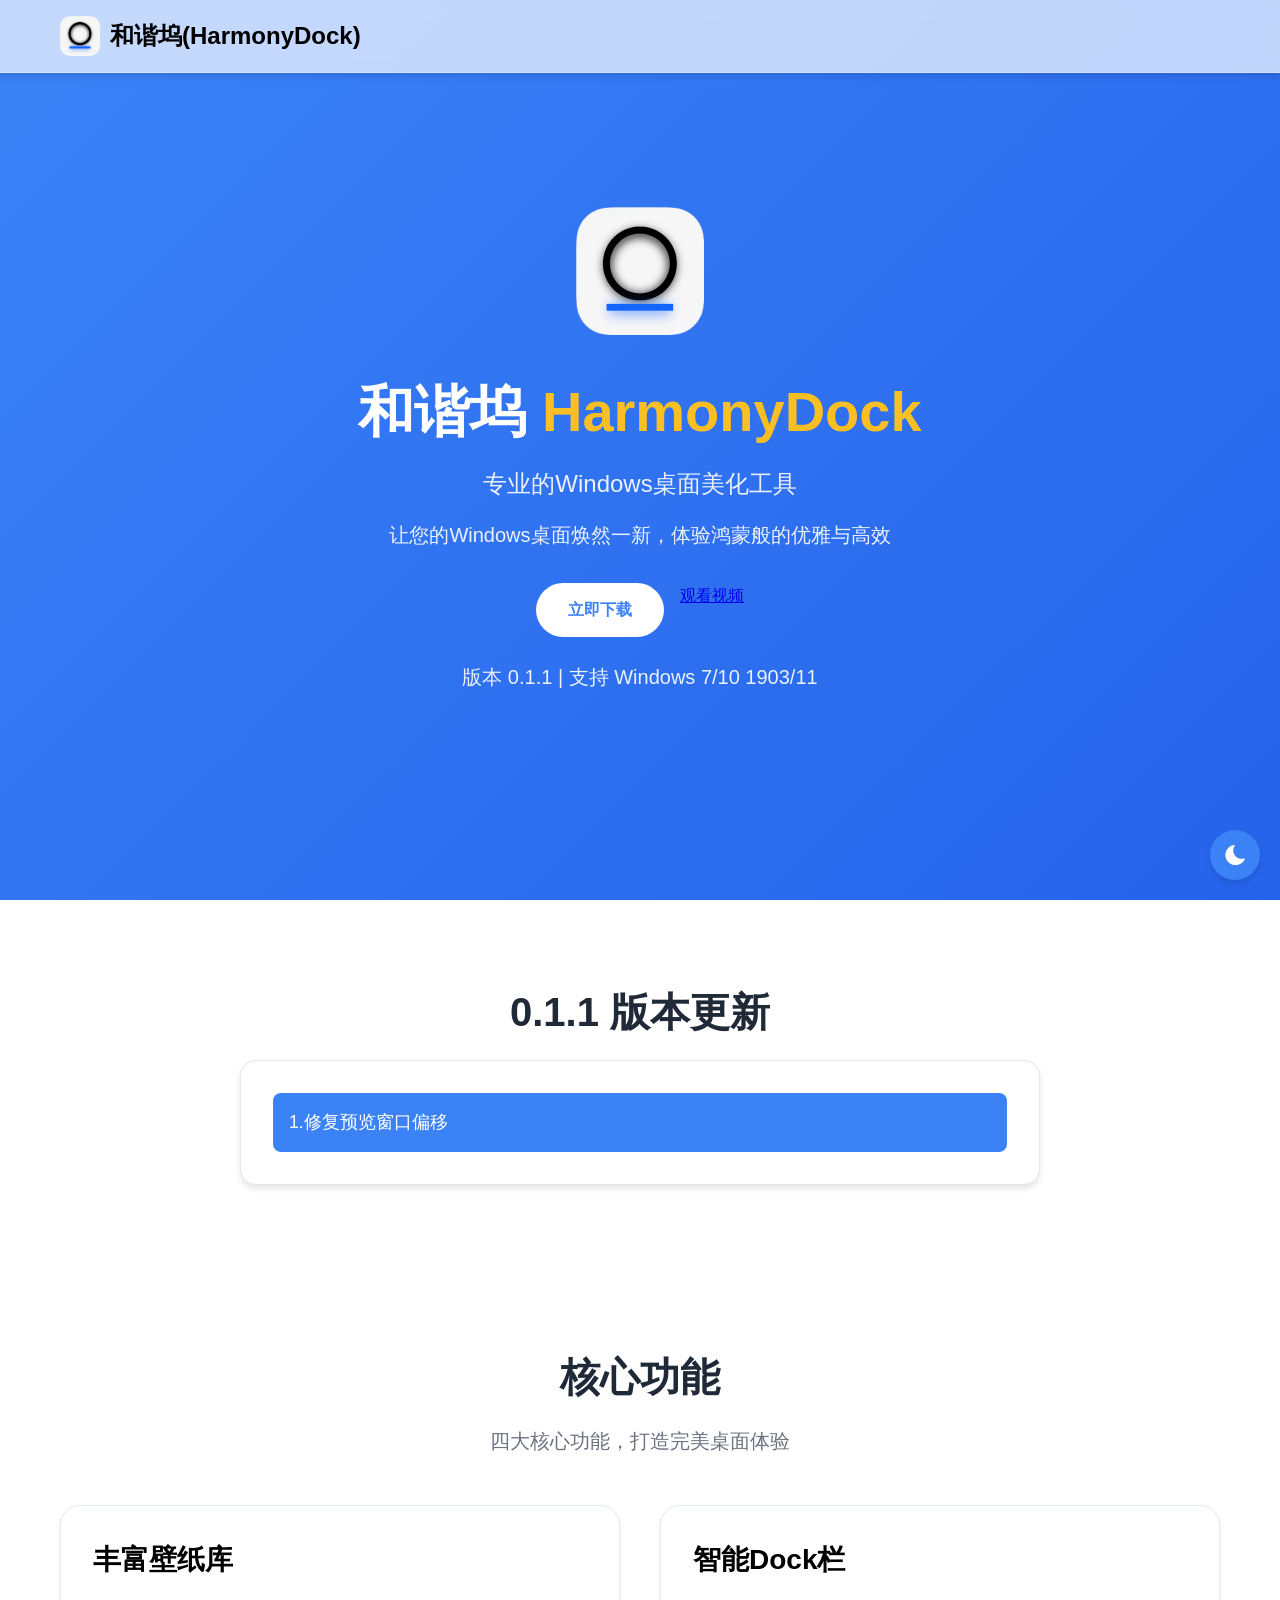
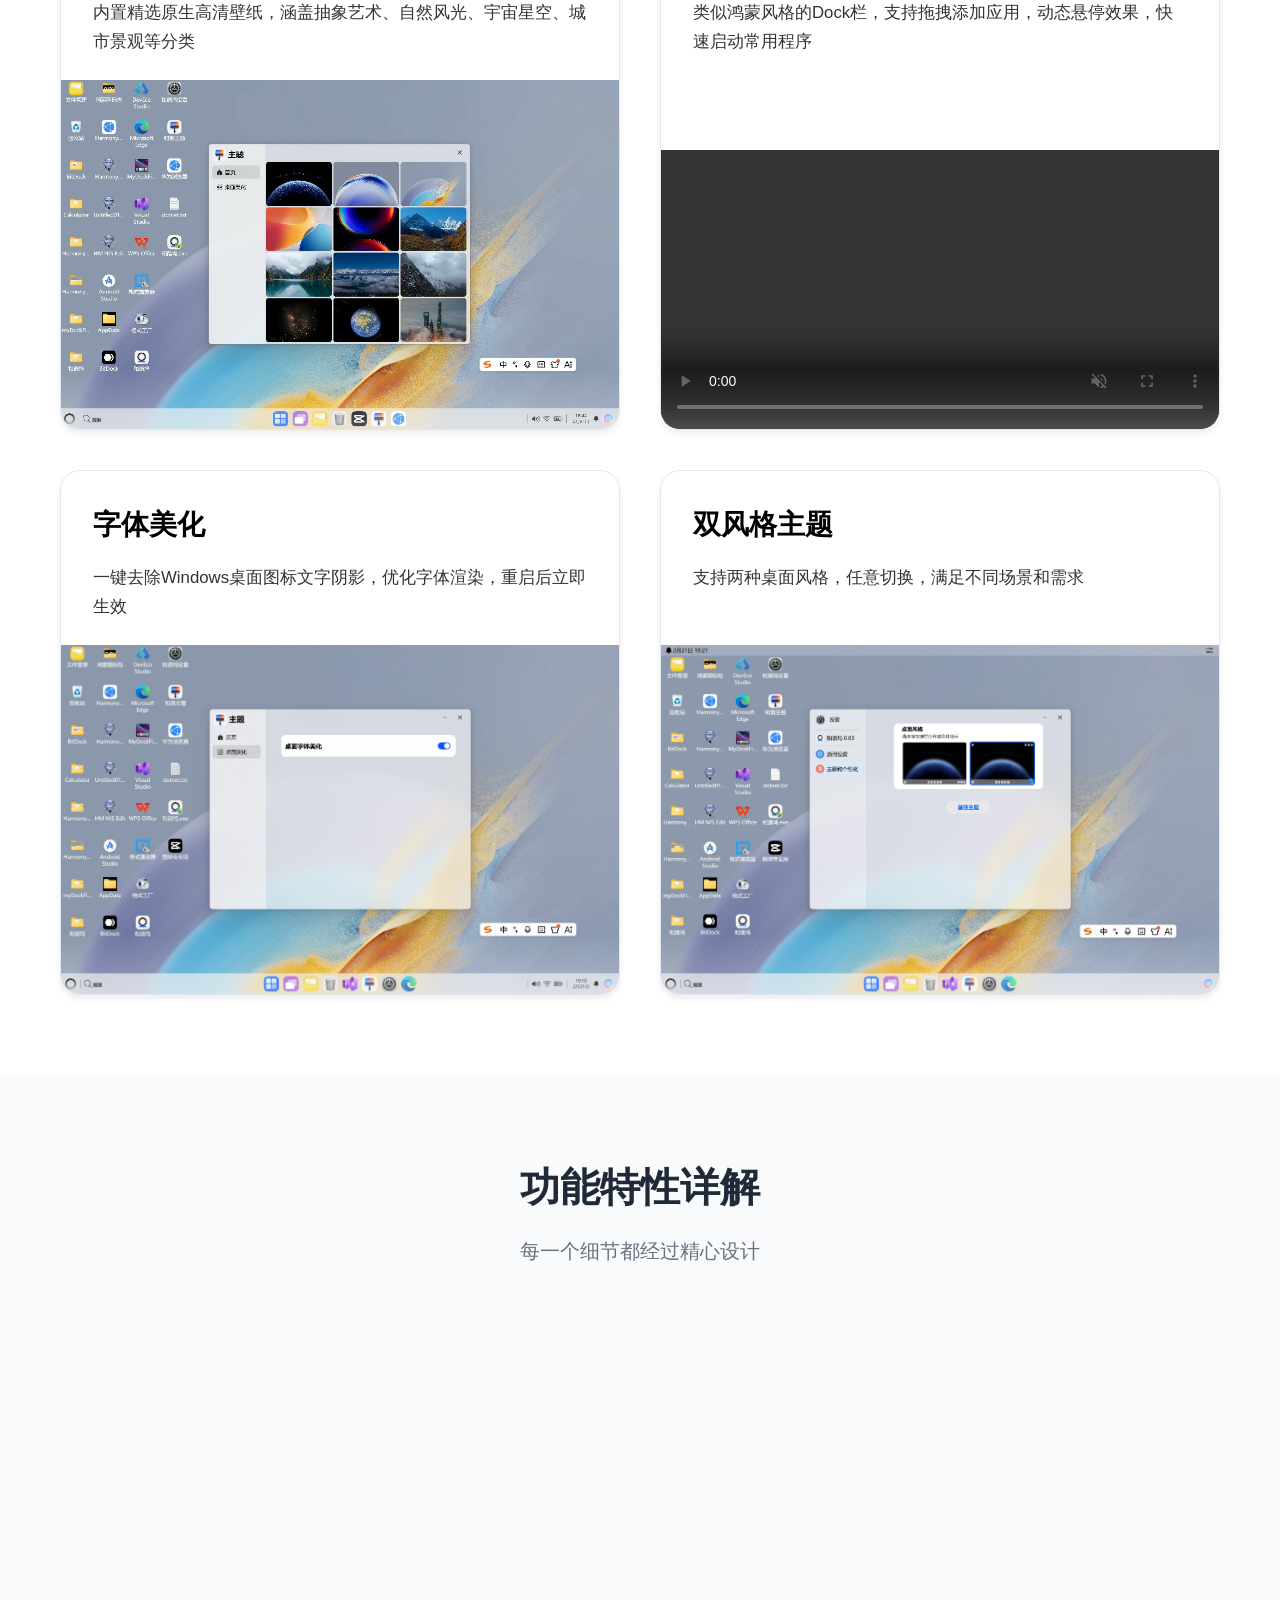
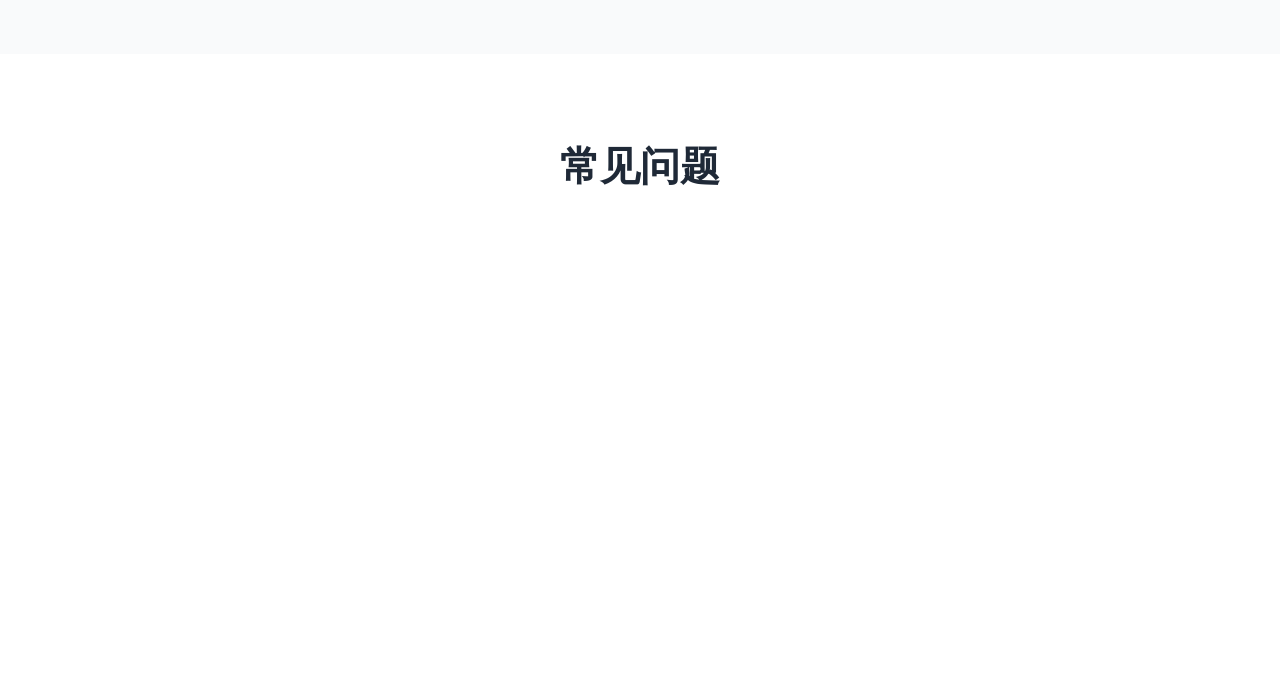
==== index.html @ 73be5906 "Update index.html" ====
<!--0.1.1-->
<!DOCTYPE html>
<html lang="zh-CN">
<script>
var _hmt = _hmt || [];
(function() {
  var hm = document.createElement("script");
  hm.src = "https://hm.baidu.com/hm.js?b7a203d08d34816ac7bce86832a13af5";
  var s = document.getElementsByTagName("script")[0]; 
  s.parentNode.insertBefore(hm, s);
})();
</script>
<head>
    <meta charset="UTF-8">
    <meta name="viewport" content="width=device-width, initial-scale=1.0">
    <title>和谐坞官网</title>
    <link rel="icon" href="dock.ico" type="image/x-icon">
    <link rel="stylesheet" href="styles.css">
</head>
<body>
    <!-- 导航栏 -->
    <nav class="navbar" id="navbar">
        <div class="container">
            <div class="logo">
                <img src="dock.ico" alt="和谐坞" class="logo-image">
                <span class="logo-text">和谐坞(HarmonyDock)</span>
            </div>
            <div class="hamburger" id="hamburger">

    </nav>

    <!-- 首页横幅 -->
    <section class="hero" id="home">
        <div class="container">
            <div class="hero-content">
                <img src="dock.ico" alt="和谐坞图标" class="hero-icon">
                <h1>和谐坞 <span class="highlight">HarmonyDock</span></h1>
                <p class="hero-subtitle">专业的Windows桌面美化工具</p>
                <p>让您的Windows桌面焕然一新，体验鸿蒙般的优雅与高效</p>
                <div class="hero-buttons">
                    <a href="https://share.feijipan.com/s/eW1Vp8AV" class="btn btn-primary">立即下载</a>
                    <a href="https://www.bilibili.com/video/BV1CrNg6SEHV/?share_source=copy_web&vd_source=3eca3c25449e4fe28323f1f6dd6b2895">观看视频</a>
                </div>
                <p class="hero-meta">版本 0.1.1 | 支持 Windows 7/10 1903/11</p>
            </div>
        </div>
    </section>

    <!-- 版本更新 -->
    <section class="section" id="whats-new">
        <div class="container">
            <h2 class="section-title">0.1.1 版本更新</h2>
            <div class="update-content">
                <p>1.修复预览窗口偏移</p>
            </div>
        </div>
    </section>

    <!-- 核心功能 -->
    <section class="section" id="overview">
        <div class="container">
            <h2 class="section-title">核心功能</h2>
            <p class="section-subtitle">四大核心功能，打造完美桌面体验</p>
            <div class="overview-grid">
                <div class="overview-card">

                    <h3>丰富壁纸库</h3>
                    <p>内置精选原生高清壁纸，涵盖抽象艺术、自然风光、宇宙星空、城市景观等分类</p>
                    <div class="overview-media">
                        <img src="d2.jpg" alt="丰富壁纸库"/>
                    </div>
                </div>
                <div class="overview-card">

                    <h3>智能Dock栏</h3>
                    <p>类似鸿蒙风格的Dock栏，支持拖拽添加应用，动态悬停效果，快速启动常用程序</p>
                    <div class="overview-media">
                        <video controls autoplay loop muted>
                            <source src="dock.mp4" type="video/mp4">
                            您的浏览器不支持视频播放。
                        </video>
                    </div>
                </div>
                <div class="overview-card">

                    <h3>字体美化</h3>
                    <p>一键去除Windows桌面图标文字阴影，优化字体渲染，重启后立即生效</p>
                    <div class="overview-media">
                        <img src="d5.jpg" alt="字体美化"/>
                    </div>
                </div>
                <div class="overview-card">

                    <h3>双风格主题</h3>
                    <p>支持两种桌面风格，任意切换，满足不同场景和需求</p>
                    <div class="overview-media">
                        <img src="d7.jpg" alt="双风格主题"/>
                    </div>
                </div>
            </div>
        </div>
    </section>

    <!-- 详细功能特性 -->
    <section class="section section-alt" id="features">
        <div class="container">
            <h2 class="section-title">功能特性详解</h2>
            <p class="section-subtitle">每一个细节都经过精心设计</p>
            <div class="features-grid">
                <div class="feature-card">
                    <div class="feature-icon">
                        <img src="color.svg" alt="视觉设计"/>
                    </div>
                    <h3>视觉设计</h3>
                    <p>统一的视觉语言，色彩搭配和谐，圆角矩形设计，现代化界面风格</p>
                </div>
                <div class="feature-card">
                    <div class="feature-icon">
                        <img src="save.svg" alt="安全可靠"/>
                    </div>
                    <h3>安全可靠</h3>
                    <p>无恶意代码，不修改系统核心文件，数据本地处理，保护用户隐私</p>
                </div>
                <div class="feature-card">
                    <div class="feature-icon">
                        <img src="easy.svg" alt="易于使用"/>
                    </div>
                    <h3>易于使用</h3>
                    <p>简洁直观的操作界面，所有功能一键操作，无需复杂设置</p>
                </div>
                <div class="feature-card">
                    <div class="feature-icon">
                        <img src="drag.svg" alt="拖拽操作"/>
                    </div>
                    <h3>拖拽操作</h3>
                    <p>支持应用/快捷方式拖放进Dock栏，操作简单直观</p>
                </div>
            </div>
        </div>
    </section>


    <!-- 常见问题 -->
    <section class="section" id="faq">
        <div class="container">
            <h2 class="section-title">常见问题</h2>
            <div class="faq-grid">
                <div class="faq-item">
                    <h3>和谐坞是免费软件吗？</h3>
                    <p>是的，和谐坞完全免费，您可以无限制地使用所有功能。</p>
                </div>
                <div class="faq-item">
                    <h3>支持哪些Windows版本？</h3>
                    <p>和谐坞支持 Windows7/10 1903及以上/11。</p>
                </div>
                <div class="faq-item">
                    <h3>如何卸载和谐坞？</h3>
                    <p>可以通过控制面板的程序和功能进行卸载。</p>
                </div>
            </div>
        </div>
    </section>

    <script src="script.js"></script>
</body>
</html>
---- styles.css ----
/* 全局样式 */
* {
    margin: 0;
    padding: 0;
    box-sizing: border-box;
}

:root {
    --primary-color: #3b82f6;
    --primary-dark: #2563eb;
    --secondary-color: #10b981;
    --text-color: #1f2937;
    --text-light: #6b7280;
    --bg-light: #f9fafb;
    --bg-white: #ffffff;
    --border-color: #e5e7eb;
    --shadow: 0 4px 6px rgba(0, 0, 0, 0.1);
    --shadow-lg: 0 10px 25px rgba(0, 0, 0, 0.15);
}

body {
    font-family: "HarmonyOS Sans SC", -apple-system, BlinkMacSystemFont, "Microsoft YaHei", "Segoe UI", "PingFang SC", "Helvetica Neue", Arial, sans-serif;
    line-height: 1.6;
    color: var(--text-color);
    background-color: var(--bg-white);
}

.container {
    max-width: 1200px;
    margin: 0 auto;
    padding: 0 20px;
}

/* 导航栏样式 */
.navbar {
    background: rgba(255, 255, 255, 0.7);
    backdrop-filter: blur(10px);
    -webkit-backdrop-filter: blur(10px);
    border-bottom: 1px solid rgba(255, 255, 255, 0.3);
    box-shadow: var(--shadow);
    position: fixed;
    top: 0;
    width: 100%;
    z-index: 1000;
    transition: all 0.3s ease;
}

.navbar.scrolled {
    box-shadow: var(--shadow-lg);
}

.navbar .container {
    display: flex;
    justify-content: space-between;
    align-items: center;
    padding: 1rem 20px;
}

.logo {
    display: flex;
    align-items: center;
    gap: 10px;
}

.logo-image {
    height: 40px;
    width: auto;
    display: block;
}

.logo-text {
    font-size: 1.5rem;
    font-weight: bold;
    color: #000000;
}



/* 首页横幅样式 */
.hero {
    background: linear-gradient(135deg, var(--primary-color) 0%, var(--primary-dark) 100%);
    color: white;
    padding: 0;
    text-align: center;
    position: relative;
    overflow: hidden;
    min-height: 100vh;
    display: flex;
    align-items: center;
    justify-content: center;
}



.hero-content h1 {
    font-size: 3.5rem;
    margin-bottom: 0.5rem;
    animation: fadeInUp 0.8s ease;
    position: relative;
    z-index: 1;
}

.hero-content .highlight {
    color: #fbbf24;
    font-weight: 700;
}

.hero-content .hero-subtitle {
    font-size: 1.5rem;
    margin-bottom: 1rem;
    animation: fadeInUp 0.8s ease 0.1s backwards;
    position: relative;
    z-index: 1;
}

.hero-content p {
    font-size: 1.25rem;
    margin-bottom: 2rem;
    opacity: 0.9;
    animation: fadeInUp 0.8s ease 0.2s backwards;
    position: relative;
    z-index: 1;
}

.hero-buttons {
    display: flex;
    gap: 1rem;
    justify-content: center;
    animation: fadeInUp 0.8s ease 0.4s backwards;
    position: relative;
    z-index: 1;
}

.hero-meta {
    margin-top: 1.5rem;
    font-size: 0.9rem;
    opacity: 0.85;
    animation: fadeInUp 0.8s ease 0.5s backwards;
    position: relative;
    z-index: 1;
}

.hero-icon {
    display: block;
    margin: 2rem auto;
    width: 128px;
    height: 128px;
    animation: fadeInUp 0.8s ease 0.3s backwards;
    position: relative;
    z-index: 1;
}

.hero-stats {
    display: flex;
    justify-content: center;
    gap: 3rem;
    margin-top: 3rem;
    animation: fadeInUp 0.8s ease 0.6s backwards;
    position: relative;
    z-index: 1;
}

.stat-item {
    text-align: center;
}

.stat-number {
    font-size: 2.5rem;
    font-weight: bold;
    color: #fbbf24;
    margin-bottom: 0.5rem;
}

.stat-label {
    font-size: 1rem;
    opacity: 0.9;
}

/* 按钮样式 */
.btn {
    display: inline-block;
    padding: 12px 30px;
    border-radius: 50px;
    text-decoration: none;
    font-weight: 600;
    transition: all 0.3s ease;
    border: 2px solid transparent;
}

.btn-primary {
    background: white;
    color: var(--primary-color);
}

.btn-primary:hover {
    background: var(--bg-light);
    transform: translateY(-2px);
    box-shadow: var(--shadow-lg);
}

.btn-secondary {
    background: transparent;
    color: white;
    border: 2px solid white;
}

.btn-secondary:hover {
    background: white;
    color: var(--primary-color);
}

.btn-outline {
    background: transparent;
    color: var(--primary-color);
    border: 2px solid var(--primary-color);
}

.btn-outline:hover {
    background: var(--primary-color);
    color: white;
    transform: translateY(-2px);
}

/* 区块样式 */
.section {
    padding: 80px 0;
}

.section-alt {
    background: var(--bg-light);
}

.section-title {
    text-align: center;
    font-size: 2.5rem;
    margin-bottom: 1rem;
    color: var(--text-color);
}

.section-subtitle {
    text-align: center;
    font-size: 1.25rem;
    color: var(--text-light);
    margin-bottom: 3rem;
}

/* 版本更新样式 */
#whats-new {
    padding: 80px 0;
}

.update-content {
    max-width: 800px;
    margin: 0 auto;
    background: var(--bg-white);
    border-radius: 16px;
    padding: 2rem;
    box-shadow: var(--shadow);
    border: 1px solid var(--border-color);
}

.update-content p {
    font-size: 1.1rem;
    color: white;
    line-height: 2;
    margin-bottom: 0.5rem;
    padding: 0.75rem 1rem;
    background: var(--primary-color);
    border-radius: 8px;
    text-align: left;
    transition: all 0.3s ease;
}

.update-content p:hover {
    transform: translateY(-5px);
    box-shadow: var(--shadow-lg);
}

.update-content p:last-child {
    margin-bottom: 0;
}

/* 关于我们样式 */
.about-content {
    display: grid;
    grid-template-columns: 1fr 1fr;
    gap: 4rem;
    align-items: center;
}

.about-text h3 {
    font-size: 2rem;
    margin-bottom: 1rem;
    color: var(--text-color);
}

.about-text p {
    margin-bottom: 1rem;
    color: var(--text-light);
    line-height: 1.8;
}

.placeholder-image {
    background: linear-gradient(135deg, var(--bg-light) 0%, var(--border-color) 100%);
    height: 300px;
    display: flex;
    align-items: center;
    justify-content: center;
    border-radius: 10px;
    font-size: 1.5rem;
    color: var(--text-light);
}

/* 功能特性样式 */
.features-grid {
    display: grid;
    grid-template-columns: repeat(4, 1fr);
    gap: 2rem;
}

@media (max-width: 1200px) {
    .features-grid {
        grid-template-columns: repeat(2, 1fr);
    }
}

@media (max-width: 768px) {
    .features-grid {
        grid-template-columns: 1fr;
    }
}

.feature-card {
    background: var(--bg-white);
    padding: 2rem;
    border-radius: 10px;
    box-shadow: var(--shadow);
    transition: all 0.3s ease;
    text-align: center;
}

.feature-card:hover {
    transform: translateY(-5px);
    box-shadow: var(--shadow-lg);
}

.feature-icon {
    font-size: 3rem;
    margin-bottom: 1rem;
    display: flex;
    justify-content: center;
    align-items: center;
}

.feature-icon img {
    width: 48px;
    height: 48px;
}

.feature-card h3 {
    font-size: 1.5rem;
    margin-bottom: 1rem;
    color: var(--text-color);
}

.feature-card p {
    color: var(--text-light);
    line-height: 1.6;
}

/* 核心功能概览样式 */
.overview-grid {
    display: grid;
    grid-template-columns: repeat(2, 1fr);
    gap: 2.5rem;
    align-items: stretch;
}

@media (max-width: 900px) {
    .overview-grid {
        grid-template-columns: 1fr;
    }
}

.overview-card {
    background: #FFFFFF;
    padding: 0;
    border-radius: 20px;
    box-shadow: 0 4px 6px rgba(0, 0, 0, 0.07);
    border: 1px solid #E2E8F0;
    transition: all 0.3s ease;
    overflow: hidden;
    display: flex;
    flex-direction: column;
}

.overview-card:hover {
    transform: translateY(-8px);
    box-shadow: 0 20px 25px rgba(0, 0, 0, 0.1);
    border-color: #0052FF;
}

.overview-card h3 {
    font-size: 1.75rem;
    margin-bottom: 1rem;
    color: #000000;
    font-weight: 700;
    padding: 2rem 2rem 0;
    font-family: "Plus Jakarta Sans", -apple-system, BlinkMacSystemFont, "Microsoft YaHei UI", sans-serif;
}

.overview-icon {
    display: flex;
    justify-content: center;
    align-items: center;
    padding: 2rem 2rem 0;
}

.overview-icon img {
    width: 60px;
    height: 60px;
    object-fit: contain;
}

#supported-apps .overview-card h3 {
    text-align: center;
}

#supported-apps .overview-grid {
    grid-template-columns: repeat(3, 1fr);
}

@media (max-width: 900px) {
    #supported-apps .overview-grid {
        grid-template-columns: 1fr;
    }
}

.overview-card p {
    color: #333333;
    line-height: 1.7;
    font-size: 1.05rem;
    padding: 0 2rem 1.5rem;
}

.overview-media {
    margin-top: 0;
    border-radius: 0;
    overflow: hidden;
    position: relative;
    flex: 1;
    display: flex;
    align-items: flex-end;
    justify-content: center;
}

.overview-media::after {
    content: '';
    position: absolute;
    bottom: 0;
    left: 0;
    right: 0;
    height: 60px;
    background: linear-gradient(to top, rgba(255, 255, 255, 0.3), transparent);
    pointer-events: none;
}

.overview-media img,
.overview-media video {
    width: 100%;
    height: auto;
    display: block;
    object-fit: contain;

}


/* 截图展示样式 */
.screenshots-grid {
    display: grid;
    grid-template-columns: repeat(auto-fit, minmax(250px, 1fr));
    gap: 2rem;
}

.screenshot-card {
    background: var(--bg-white);
    border-radius: 10px;
    overflow: hidden;
    box-shadow: var(--shadow);
    transition: all 0.3s ease;
}

.screenshot-card:hover {
    transform: translateY(-5px);
    box-shadow: var(--shadow-lg);
}

.screenshot-image {
    background: linear-gradient(135deg, var(--bg-light) 0%, var(--border-color) 100%);
    display: flex;
    align-items: center;
    justify-content: center;
}

.screenshot-image img {
    width: 100%;
    height: auto;
    display: block;
}

.screenshot-video {
    width: 100%;
    height: 200px;
    object-fit: cover;
    display: block;
}

.screenshot-placeholder {
    font-size: 1.2rem;
    color: var(--text-light);
}

.screenshot-card h3 {
    font-size: 1.25rem;
    margin: 1rem 0 0.5rem;
    padding: 0 1rem;
    color: var(--text-color);
}

.screenshot-card p {
    font-size: 0.9rem;
    padding: 0 1rem 1rem;
    color: var(--text-light);
}

/* 使用场景样式 */
.scenarios-grid {
    display: grid;
    grid-template-columns: repeat(auto-fit, minmax(250px, 1fr));
    gap: 2rem;
}

.scenario-card {
    background: var(--bg-white);
    padding: 2rem;
    border-radius: 10px;
    box-shadow: var(--shadow);
    transition: all 0.3s ease;
    text-align: center;
}

.scenario-card:hover {
    transform: translateY(-5px);
    box-shadow: var(--shadow-lg);
}

.scenario-icon {
    font-size: 3rem;
    margin-bottom: 1rem;
}

.scenario-card h3 {
    font-size: 1.25rem;
    margin-bottom: 0.75rem;
    color: var(--text-color);
}

.scenario-card p {
    color: var(--text-light);
    line-height: 1.5;
}

/* 桌面字体美化功能样式 */
.feature-highlight {
    text-align: center;
    padding: 3rem 0;
}

.feature-icon-large {
    font-size: 5rem;
    margin-bottom: 1.5rem;
}

.feature-description {
    font-size: 1.25rem;
    color: var(--text-light);
    margin-bottom: 3rem;
    max-width: 800px;
    margin-left: auto;
    margin-right: auto;
}

.feature-benefits {
    display: grid;
    grid-template-columns: repeat(auto-fit, minmax(250px, 1fr));
    gap: 2rem;
    margin-top: 3rem;
}

.benefit-item {
    background: linear-gradient(135deg, var(--primary-color) 0%, var(--primary-dark) 100%);
    color: white;
    padding: 2rem;
    border-radius: 10px;
    box-shadow: var(--shadow);
    transition: all 0.3s ease;
    text-align: center;
}

.benefit-item:hover {
    transform: translateY(-5px);
    box-shadow: var(--shadow-lg);
}

.benefit-icon {
    font-size: 3rem;
    display: block;
    margin-bottom: 1rem;
}

.benefit-item h3 {
    font-size: 1.25rem;
    margin-bottom: 0.75rem;
    color: white;
}

.benefit-item p {
    color: rgba(255, 255, 255, 0.9);
    line-height: 1.5;
}

/* 主题展示区样式 */
.themes-grid {
    display: grid;
    grid-template-columns: repeat(auto-fit, minmax(250px, 1fr));
    gap: 2rem;
}

.theme-card {
    background: var(--bg-white);
    border-radius: 10px;
    overflow: hidden;
    box-shadow: var(--shadow);
    transition: all 0.3s ease;
}

.theme-card:hover {
    transform: translateY(-5px);
    box-shadow: var(--shadow-lg);
}

.theme-image {
    height: 200px;
    background: linear-gradient(135deg, var(--bg-light) 0%, var(--border-color) 100%);
    display: flex;
    align-items: center;
    justify-content: center;
}

.theme-placeholder {
    font-size: 1.2rem;
    color: var(--text-light);
}

.theme-card h3 {
    font-size: 1.25rem;
    margin: 1rem 0;
    padding: 0 1rem;
    color: var(--text-color);
    text-align: center;
}

/* 视频容器样式 */
.video-container {
    max-width: 900px;
    margin: 0 auto;
    position: relative;
    padding-bottom: 56.25%; /* 16:9 比例 */
    height: 0;
    overflow: hidden;
    border-radius: 10px;
    box-shadow: var(--shadow-lg);
}

.video-container iframe {
    position: absolute;
    top: 0;
    left: 0;
    width: 100%;
    height: 100%;
    border: none;
}

/* 技术规格样式 */
.specs-grid {
    display: grid;
    grid-template-columns: repeat(auto-fit, minmax(300px, 1fr));
    gap: 2rem;
}

.spec-item {
    background: var(--bg-white);
    padding: 2rem;
    border-radius: 10px;
    box-shadow: var(--shadow);
}

.spec-item h3 {
    font-size: 1.5rem;
    margin-bottom: 1.5rem;
    color: var(--text-color);
    border-bottom: 2px solid var(--primary-color);
    padding-bottom: 0.5rem;
}

.spec-item ul {
    list-style: none;
}

.spec-item li {
    padding: 0.5rem 0;
    color: var(--text-light);
    line-height: 1.8;
    position: relative;
    padding-left: 1.5rem;
}

.spec-item li::before {
    content: '✓';
    position: absolute;
    left: 0;
    color: var(--secondary-color);
    font-weight: bold;
}

/* 下载卡片样式 */
.download-card {
    background: linear-gradient(135deg, var(--primary-color) 0%, var(--primary-dark) 100%);
    color: white;
    border-radius: 15px;
    padding: 3rem;
    display: grid;
    grid-template-columns: 1fr auto;
    gap: 3rem;
    align-items: center;
    box-shadow: var(--shadow-lg);
}

.download-info h3 {
    font-size: 2rem;
    margin-bottom: 0.5rem;
}

.download-info > p {
    margin-bottom: 2rem;
    opacity: 0.9;
}

.download-features {
    list-style: none;
    margin-bottom: 2rem;
}

.download-features li {
    padding: 0.5rem 0;
    opacity: 0.9;
}

.download-action {
    text-align: center;
}

.btn-large {
    padding: 15px 40px;
    font-size: 1.1rem;
}

.download-size {
    margin-top: 1rem;
    opacity: 0.9;
}

.download-note {
    margin-top: 0.5rem;
    opacity: 0.8;
    font-size: 0.9rem;
}

/* 常见问题样式 */
.faq-grid {
    display: grid;
    gap: 1.5rem;
    max-width: 800px;
    margin: 0 auto;
}

.faq-item {
    background: var(--bg-white);
    padding: 1.5rem;
    border-radius: 10px;
    box-shadow: var(--shadow);
    transition: all 0.3s ease;
}

.faq-item:hover {
    transform: translateX(5px);
    box-shadow: var(--shadow-lg);
}

.faq-item h3 {
    font-size: 1.1rem;
    margin-bottom: 0.75rem;
    color: var(--text-color);
}

.faq-item p {
    color: var(--text-light);
    line-height: 1.6;
}

/* 定价样式 */
.pricing-grid {
    display: grid;
    grid-template-columns: repeat(auto-fit, minmax(300px, 1fr));
    gap: 2rem;
}

.pricing-card {
    background: var(--bg-white);
    padding: 3rem 2rem;
    border-radius: 10px;
    box-shadow: var(--shadow);
    transition: all 0.3s ease;
    text-align: center;
    position: relative;
}

.pricing-card:hover {
    transform: translateY(-5px);
    box-shadow: var(--shadow-lg);
}

.pricing-card-popular {
    border: 2px solid var(--primary-color);
    transform: scale(1.05);
}

.pricing-card-popular:hover {
    transform: scale(1.05) translateY(-5px);
}

.popular-badge {
    position: absolute;
    top: -15px;
    left: 50%;
    transform: translateX(-50%);
    background: var(--primary-color);
    color: white;
    padding: 5px 20px;
    border-radius: 20px;
    font-size: 0.9rem;
    font-weight: 600;
}

.pricing-card h3 {
    font-size: 1.5rem;
    margin-bottom: 1rem;
    color: var(--text-color);
}

.price {
    font-size: 3rem;
    font-weight: bold;
    color: var(--primary-color);
    margin-bottom: 2rem;
}

.price span {
    font-size: 1rem;
    color: var(--text-light);
    font-weight: normal;
}

.features-list {
    list-style: none;
    margin-bottom: 2rem;
    text-align: left;
}

.features-list li {
    padding: 0.5rem 0;
    color: var(--text-light);
}

/* 联系我们样式 */
.contact-content {
    display: grid;
    grid-template-columns: 1fr 1fr;
    gap: 4rem;
}

.contact-info h3 {
    font-size: 2rem;
    margin-bottom: 1rem;
    color: var(--text-color);
}

.contact-info p {
    margin-bottom: 2rem;
    color: var(--text-light);
    line-height: 1.8;
}

.contact-details {
    display: flex;
    flex-direction: column;
    gap: 1rem;
}

.contact-item {
    display: flex;
    align-items: center;
    gap: 1rem;
    color: var(--text-light);
}

.contact-icon {
    font-size: 1.5rem;
}

.contact-form {
    background: var(--bg-white);
    padding: 2rem;
    border-radius: 10px;
    box-shadow: var(--shadow);
}

.form-group {
    margin-bottom: 1rem;
}

.form-group input,
.form-group textarea {
    width: 100%;
    padding: 12px;
    border: 1px solid var(--border-color);
    border-radius: 5px;
    font-size: 1rem;
    transition: border-color 0.3s ease;
}

.form-group input:focus,
.form-group textarea:focus {
    outline: none;
    border-color: var(--primary-color);
}

.form-group textarea {
    resize: vertical;
}

/* 页脚样式 */
.footer {
    background: var(--bg-light);
    color: var(--text-color);
    padding: 60px 0 20px;
}

.footer-content {
    display: grid;
    grid-template-columns: repeat(auto-fit, minmax(250px, 1fr));
    gap: 2rem;
    margin-bottom: 2rem;
}

.footer-section h3 {
    font-size: 1.2rem;
    margin-bottom: 1rem;
    color: var(--text-color);
}

.footer-section p {
    color: var(--text-light);
    line-height: 1.8;
}

.footer-section ul {
    list-style: none;
}

.footer-section ul li {
    margin-bottom: 0.5rem;
}

.footer-section a {
    color: var(--text-light);
    text-decoration: none;
    transition: color 0.3s ease;
}

.footer-section a:hover {
    color: var(--primary-color);
}

.footer-bottom {
    text-align: center;
    padding-top: 2rem;
    border-top: 1px solid var(--border-color);
    color: var(--text-light);
}

/* 动画 */
@keyframes fadeInUp {
    from {
        opacity: 0;
        transform: translateY(30px);
    }
    to {
        opacity: 1;
        transform: translateY(0);
    }
}

/* 响应式设计 */
@media (max-width: 768px) {

    .hamburger {
        display: flex;
    }

    .hamburger.active span:nth-child(1) {
        transform: rotate(45deg) translate(8px, 8px);
    }

    .hamburger.active span:nth-child(2) {
        opacity: 0;
    }

    .hamburger.active span:nth-child(3) {
        transform: rotate(-45deg) translate(7px, -7px);
    }

    .hero-content h1 {
        font-size: 2rem;
    }

    .hero-content p {
        font-size: 1rem;
    }

    .hero-buttons {
        flex-direction: column;
    }

    .about-content {
        grid-template-columns: 1fr;
    }

    .contact-content {
        grid-template-columns: 1fr;
    }

    .features-grid,
    .pricing-grid {
        grid-template-columns: 1fr;
    }

    .section-title {
        font-size: 2rem;
    }

    .placeholder-image {
        height: 200px;
    }
}

@media (max-width: 480px) {
    .hero-content h1 {
        font-size: 1.75rem;
    }

    .section {
        padding: 60px 0;
    }

    .pricing-card {
        padding: 2rem 1rem;
    }
}

/* 平滑滚动 */
html {
    scroll-behavior: smooth;
}

/* 深色模式样式 */
body.dark-mode {
    --text-color: #f9fafb;
    --text-light: #d1d5db;
    --bg-light: #1f2937;
    --bg-white: #111827;
    --border-color: #374151;
    --shadow: 0 4px 6px rgba(0, 0, 0, 0.3);
    --shadow-lg: 0 10px 25px rgba(0, 0, 0, 0.4);
}

body.dark-mode .navbar {
    background: rgba(17, 24, 39, 0.7);
    border-bottom: 1px solid rgba(55, 65, 81, 0.3);
}

body.dark-mode .logo-text {
    color: #f9fafb;
}

body.dark-mode .overview-card {
    background: #1f2937;
    border-color: #374151;
}

body.dark-mode .overview-card h3 {
    color: #f9fafb;
}

body.dark-mode .overview-card p {
    color: #d1d5db;
}

body.dark-mode .feature-card {
    background: #1f2937;
}

body.dark-mode .faq-item {
    background: #1f2937;
}

body.dark-mode .update-content {
    background: #1f2937;
    border-color: #374151;
}

body.dark-mode .update-content p {
    color: white;
    background: var(--primary-color);
}

body.dark-mode .feature-icon img {
    filter: brightness(0) invert(1);
}

body.dark-mode .hero {
    background: linear-gradient(135deg, #1e3a8a 0%, #1e40af 100%);
}
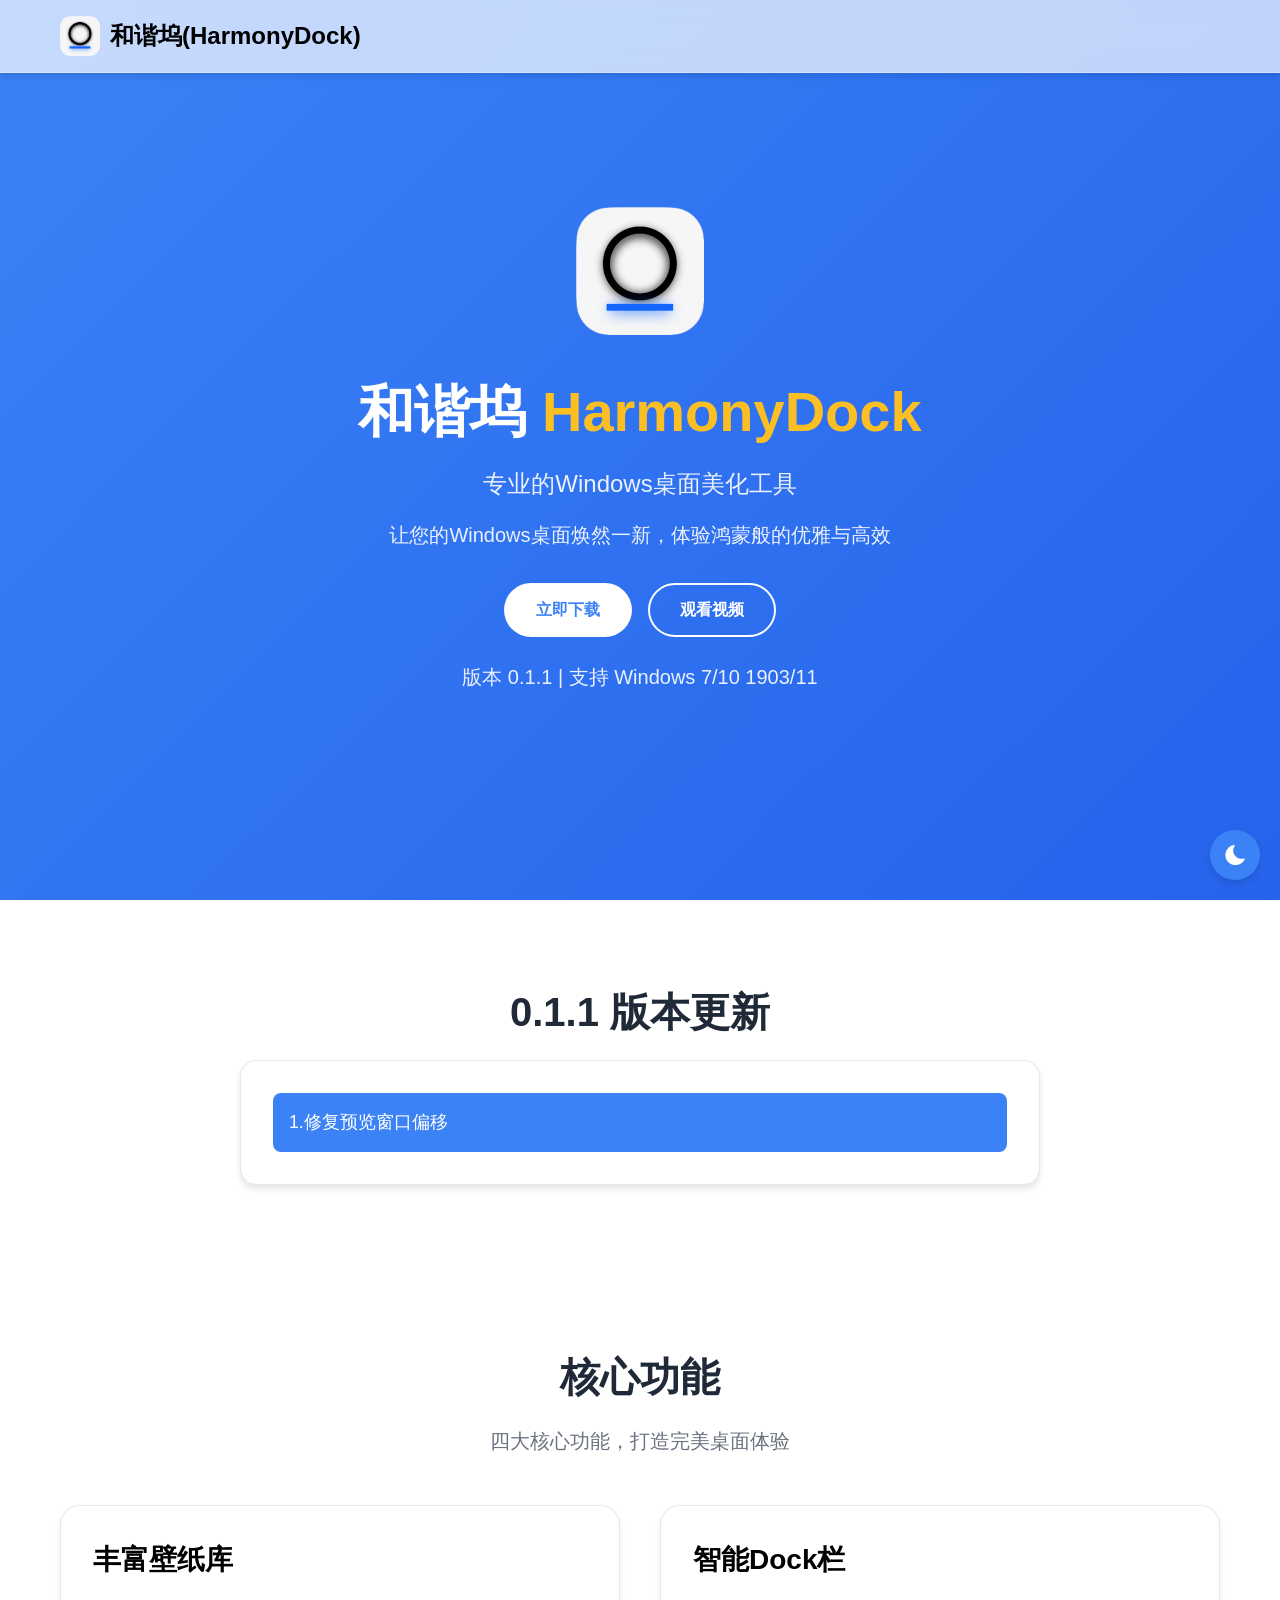
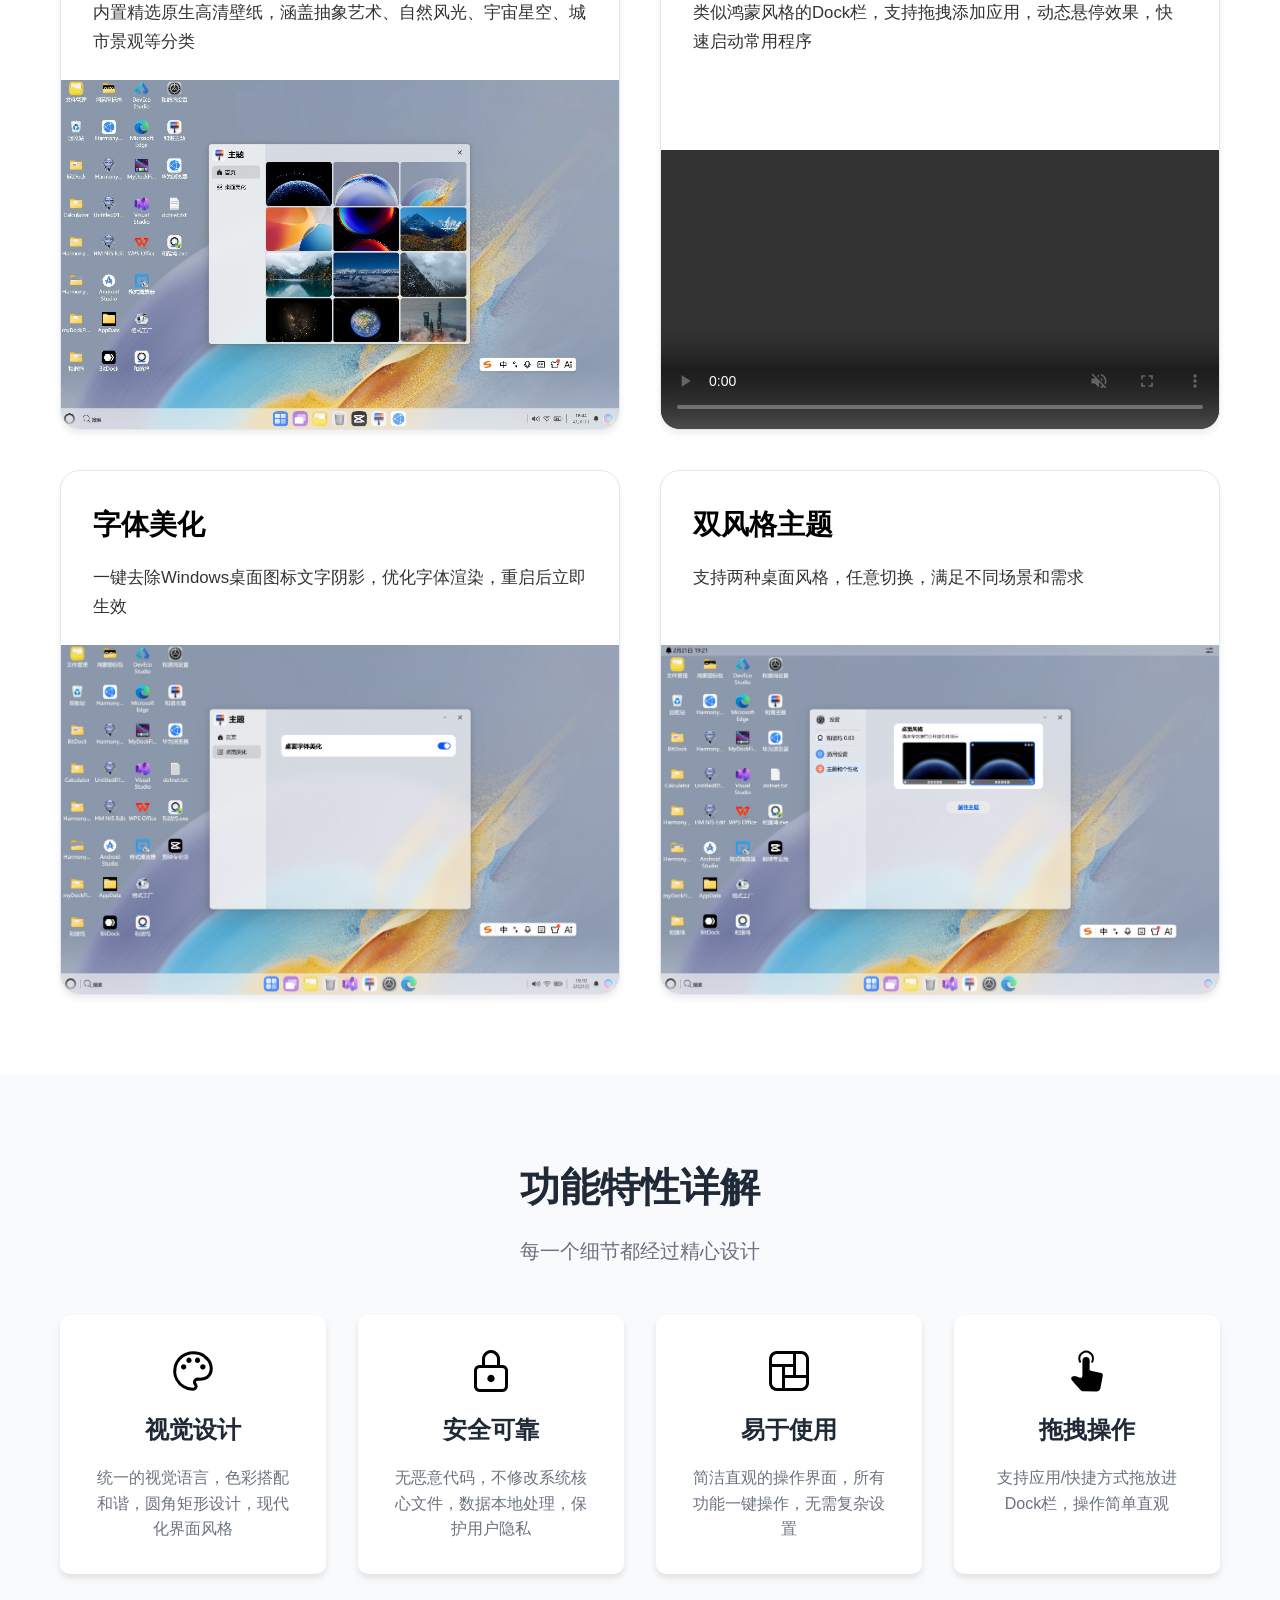
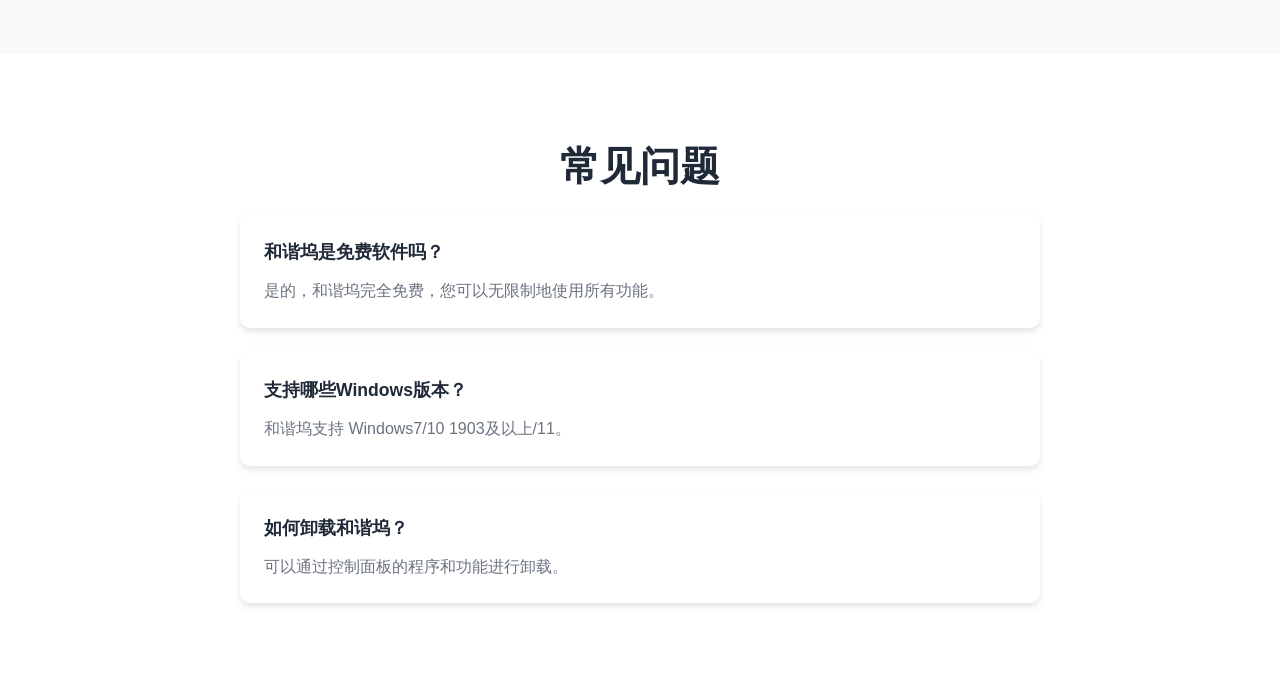
==== commit a3ba1928: "Add files via upload" ====
--- a/index.html
+++ b/index.html
@@ -39,7 +39,7 @@
                 <p>让您的Windows桌面焕然一新，体验鸿蒙般的优雅与高效</p>
                 <div class="hero-buttons">
                     <a href="https://share.feijipan.com/s/eW1Vp8AV" class="btn btn-primary">立即下载</a>
-                    <a href="https://www.bilibili.com/video/BV1CrNg6SEHV/?share_source=copy_web&vd_source=3eca3c25449e4fe28323f1f6dd6b2895">观看视频</a>
+                    <a href="https://www.bilibili.com/video/BV1CrNg6SEHV/?share_source=copy_web&vd_source=3eca3c25449e4fe28323f1f6dd6b2895" class="btn btn-secondary" target="_blank">观看视频</a>
                 </div>
                 <p class="hero-meta">版本 0.1.1 | 支持 Windows 7/10 1903/11</p>
             </div>
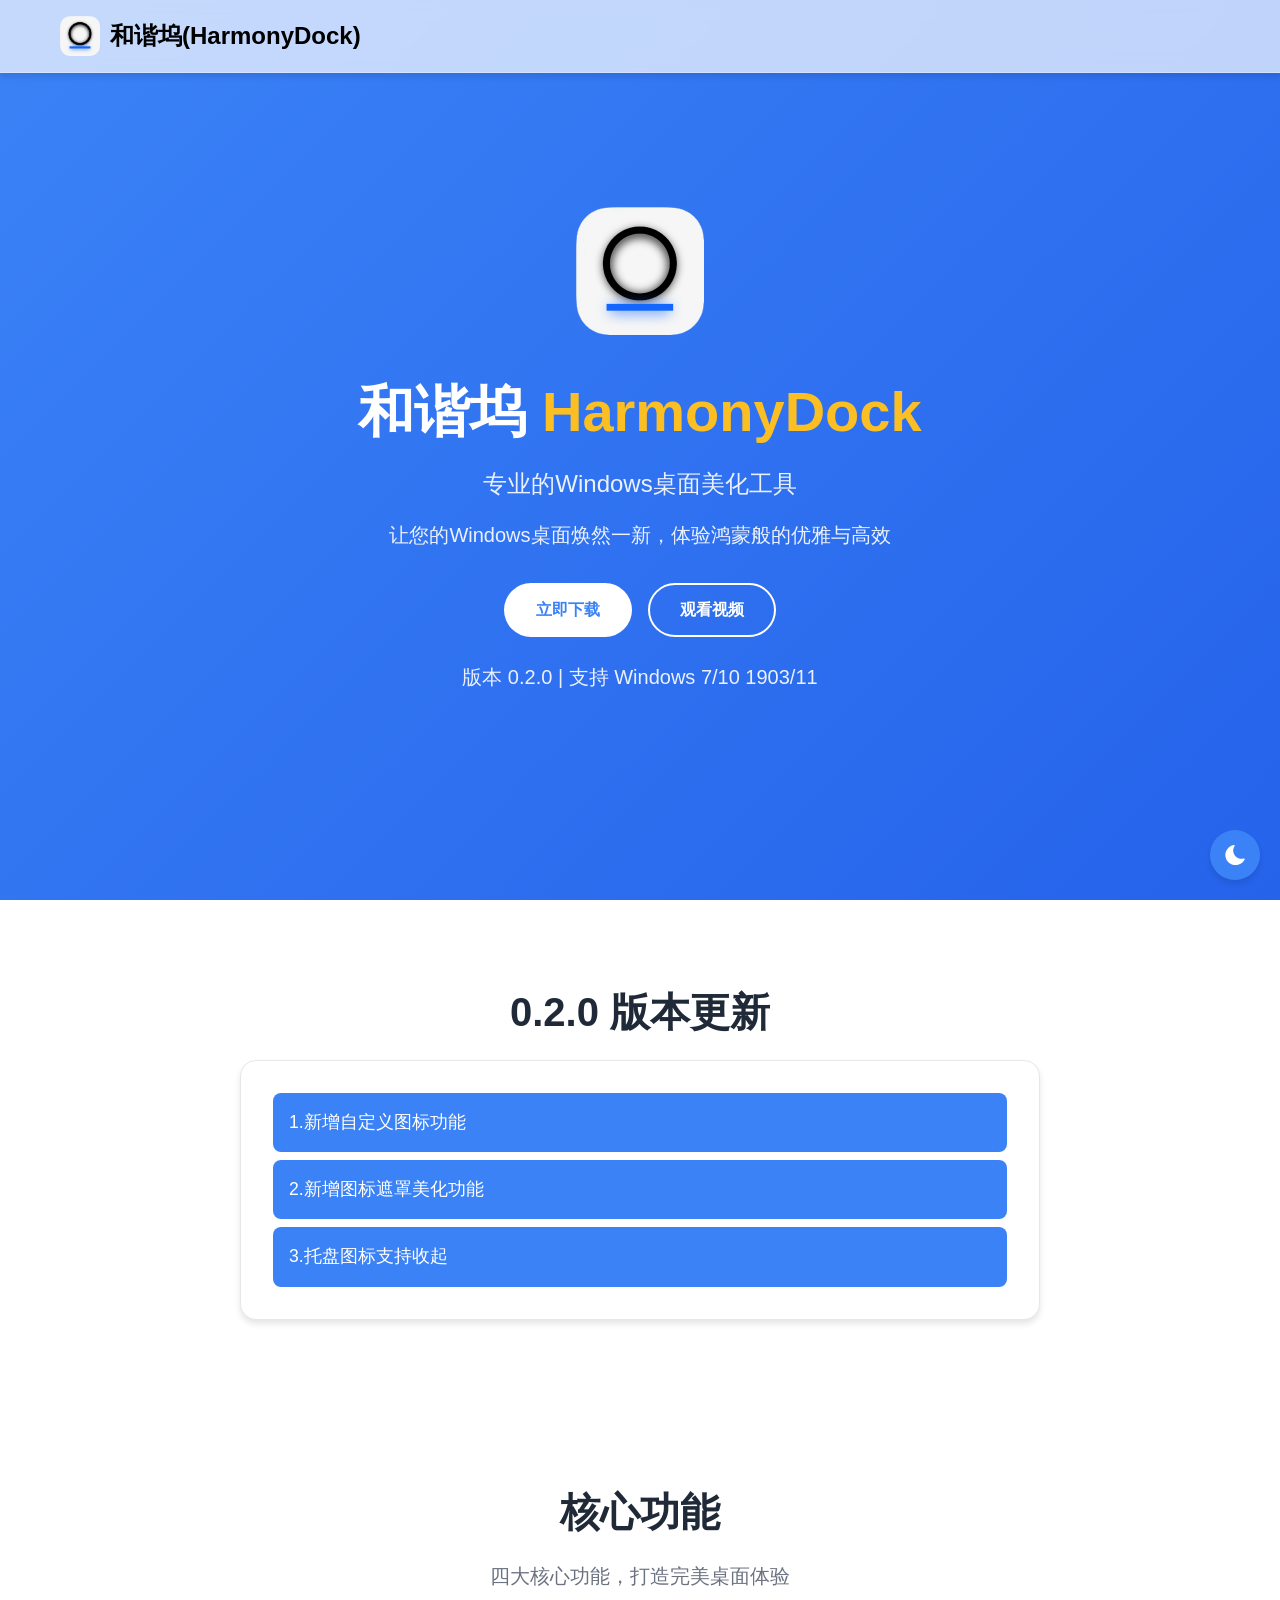
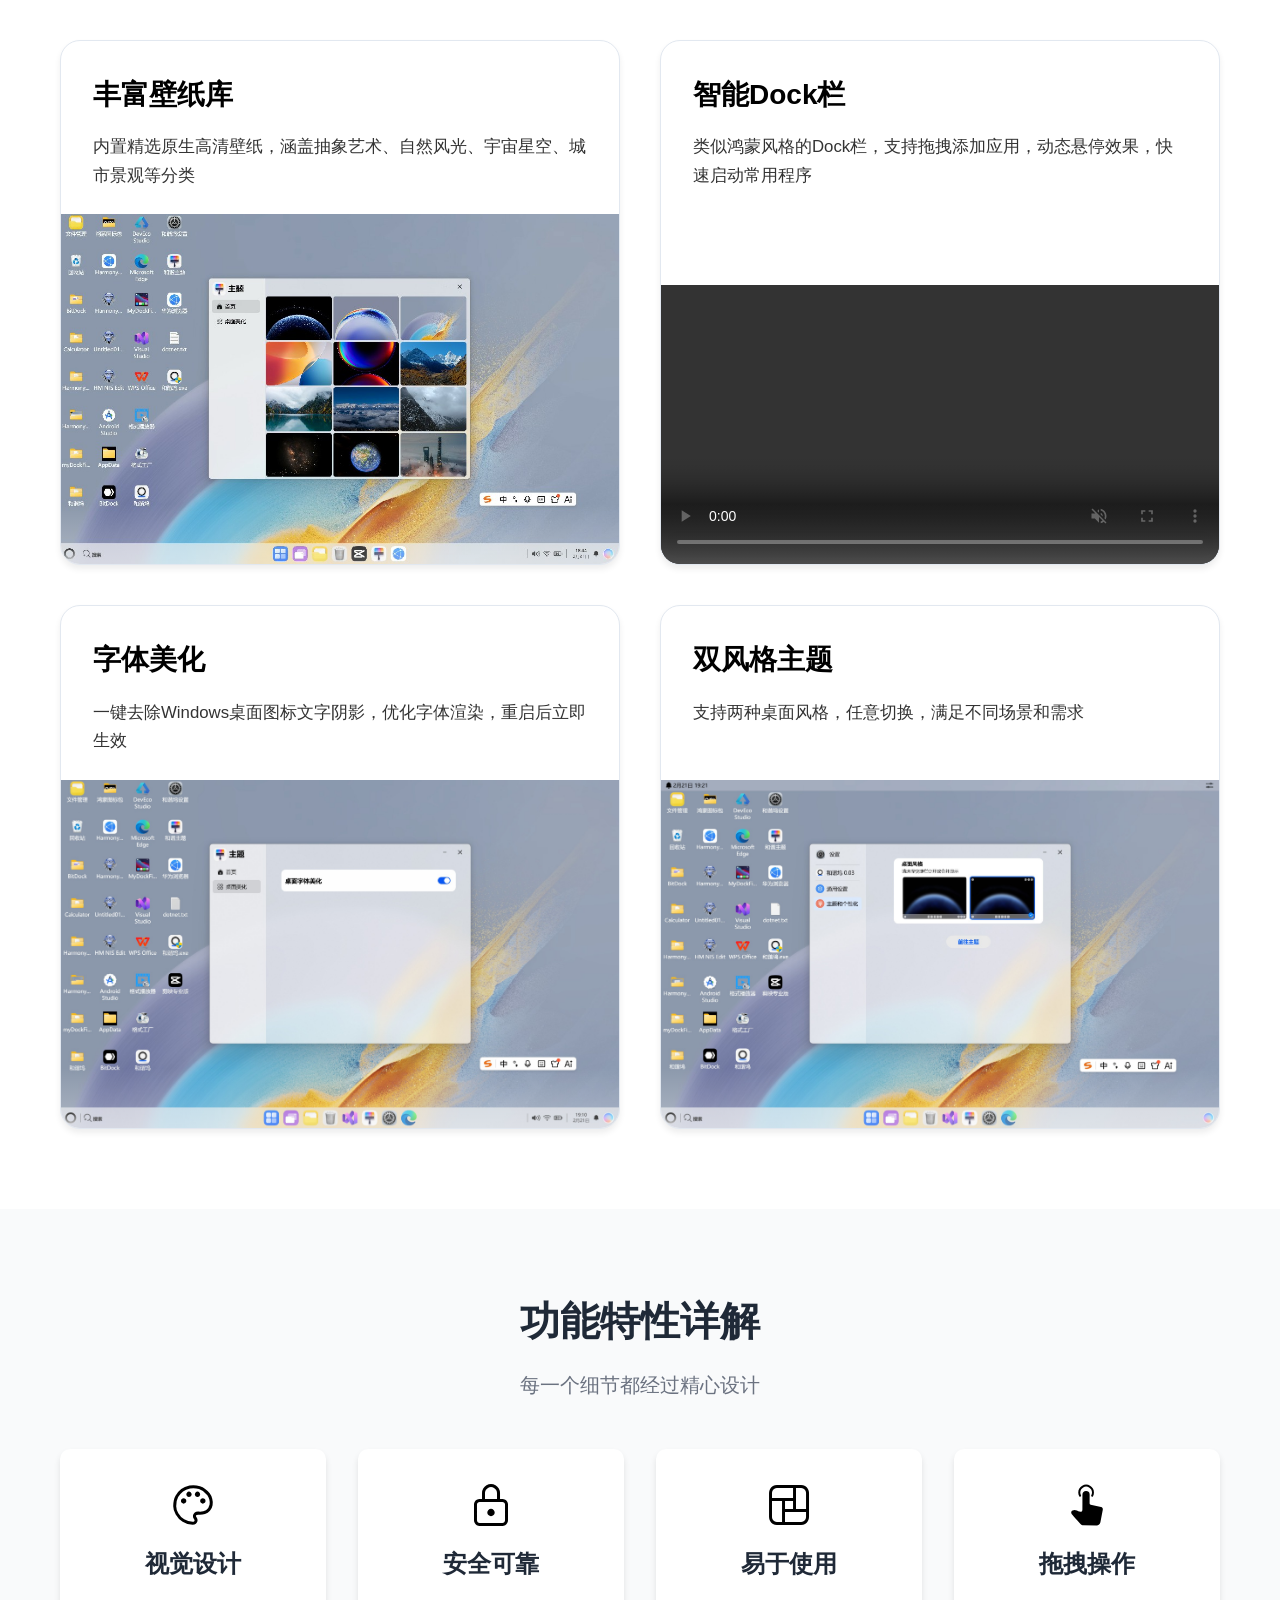
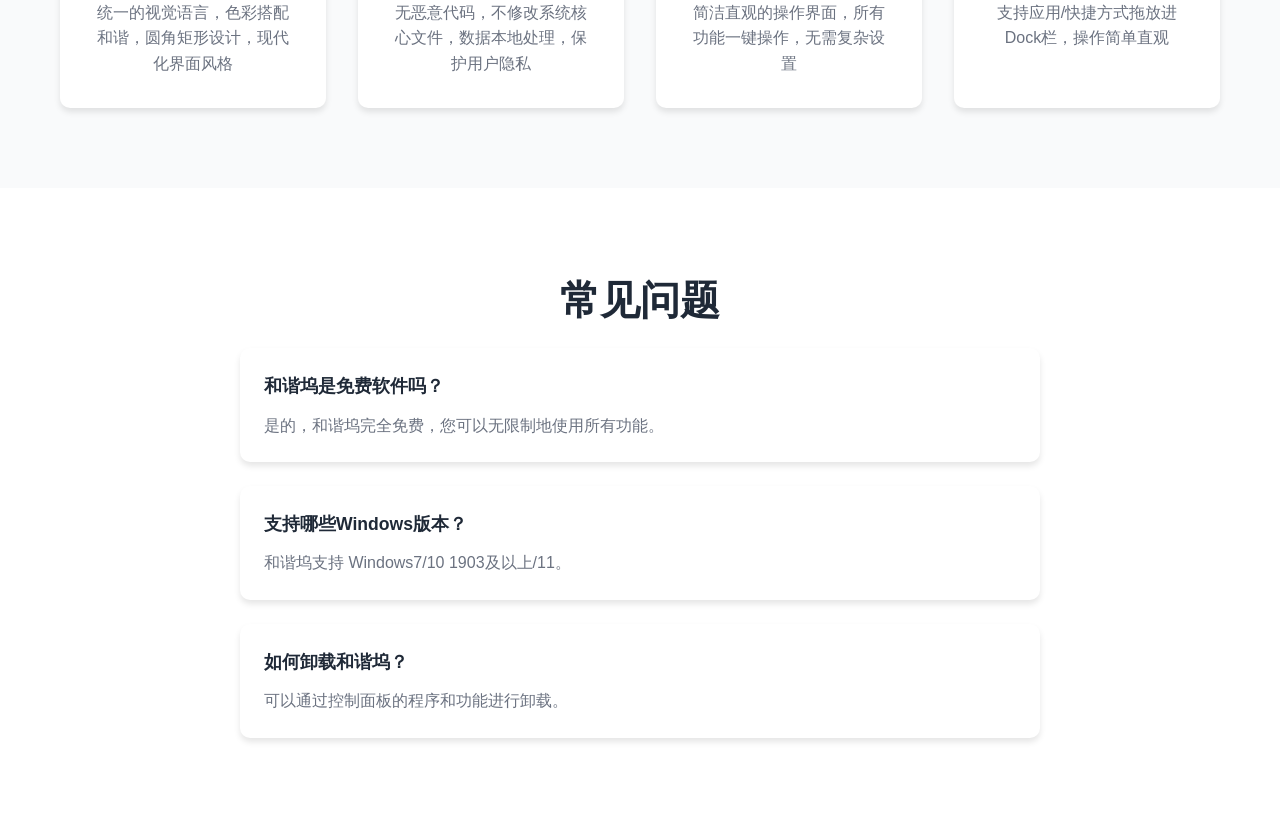
==== commit 5bf7a674: "Update version from 0.1.1 to 0.2.0 in index.html" ====
--- a/index.html
+++ b/index.html
@@ -1,4 +1,4 @@
-<!--0.1.1-->
+<!--0.2.0-->
 <!DOCTYPE html>
 <html lang="zh-CN">
 <script>
@@ -41,7 +41,7 @@
                     <a href="https://share.feijipan.com/s/eW1Vp8AV" class="btn btn-primary">立即下载</a>
                     <a href="https://www.bilibili.com/video/BV1CrNg6SEHV/?share_source=copy_web&vd_source=3eca3c25449e4fe28323f1f6dd6b2895" class="btn btn-secondary" target="_blank">观看视频</a>
                 </div>
-                <p class="hero-meta">版本 0.1.1 | 支持 Windows 7/10 1903/11</p>
+                <p class="hero-meta">版本 0.2.0 | 支持 Windows 7/10 1903/11</p>
             </div>
         </div>
     </section>
@@ -49,9 +49,11 @@
     <!-- 版本更新 -->
     <section class="section" id="whats-new">
         <div class="container">
-            <h2 class="section-title">0.1.1 版本更新</h2>
+            <h2 class="section-title">0.2.0 版本更新</h2>
             <div class="update-content">
-                <p>1.修复预览窗口偏移</p>
+                <p>1.新增自定义图标功能</p>
+                <p>2.新增图标遮罩美化功能</p>
+                <p>3.托盘图标支持收起</p>
             </div>
         </div>
     </section>
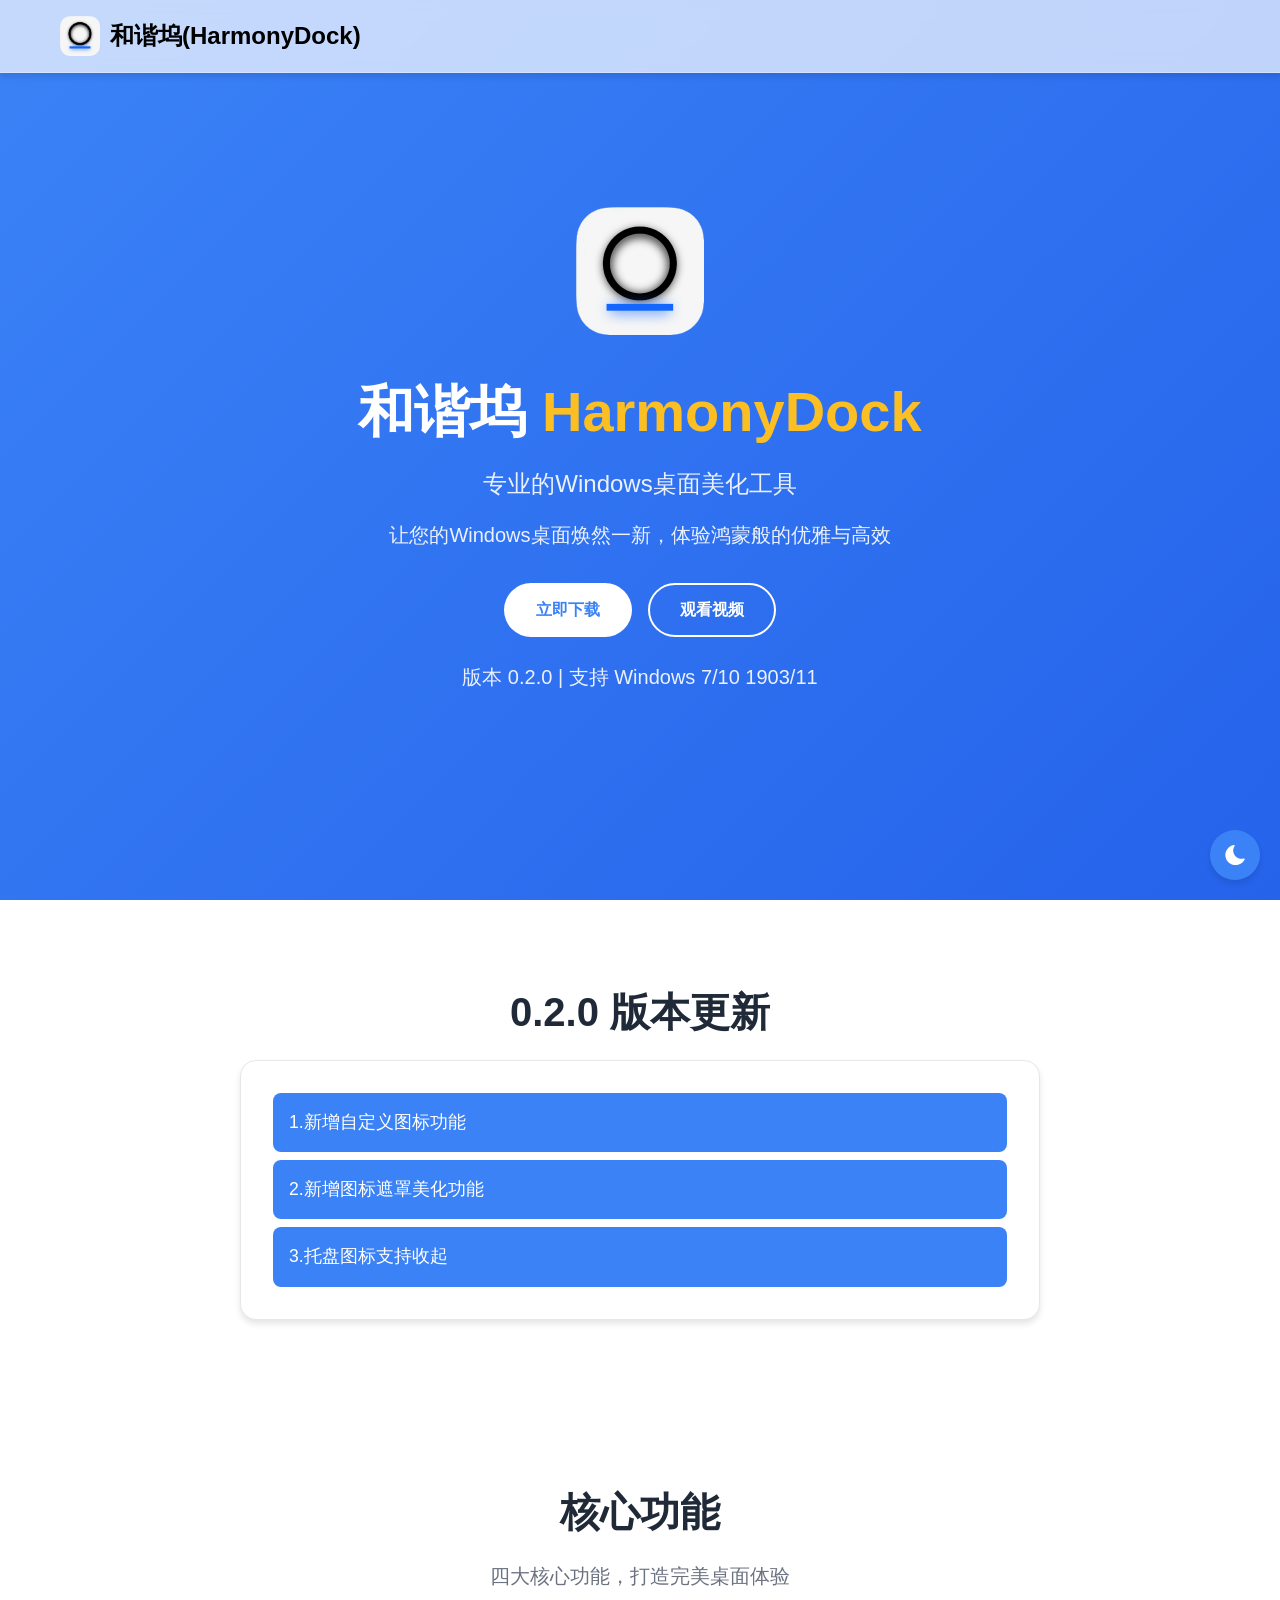
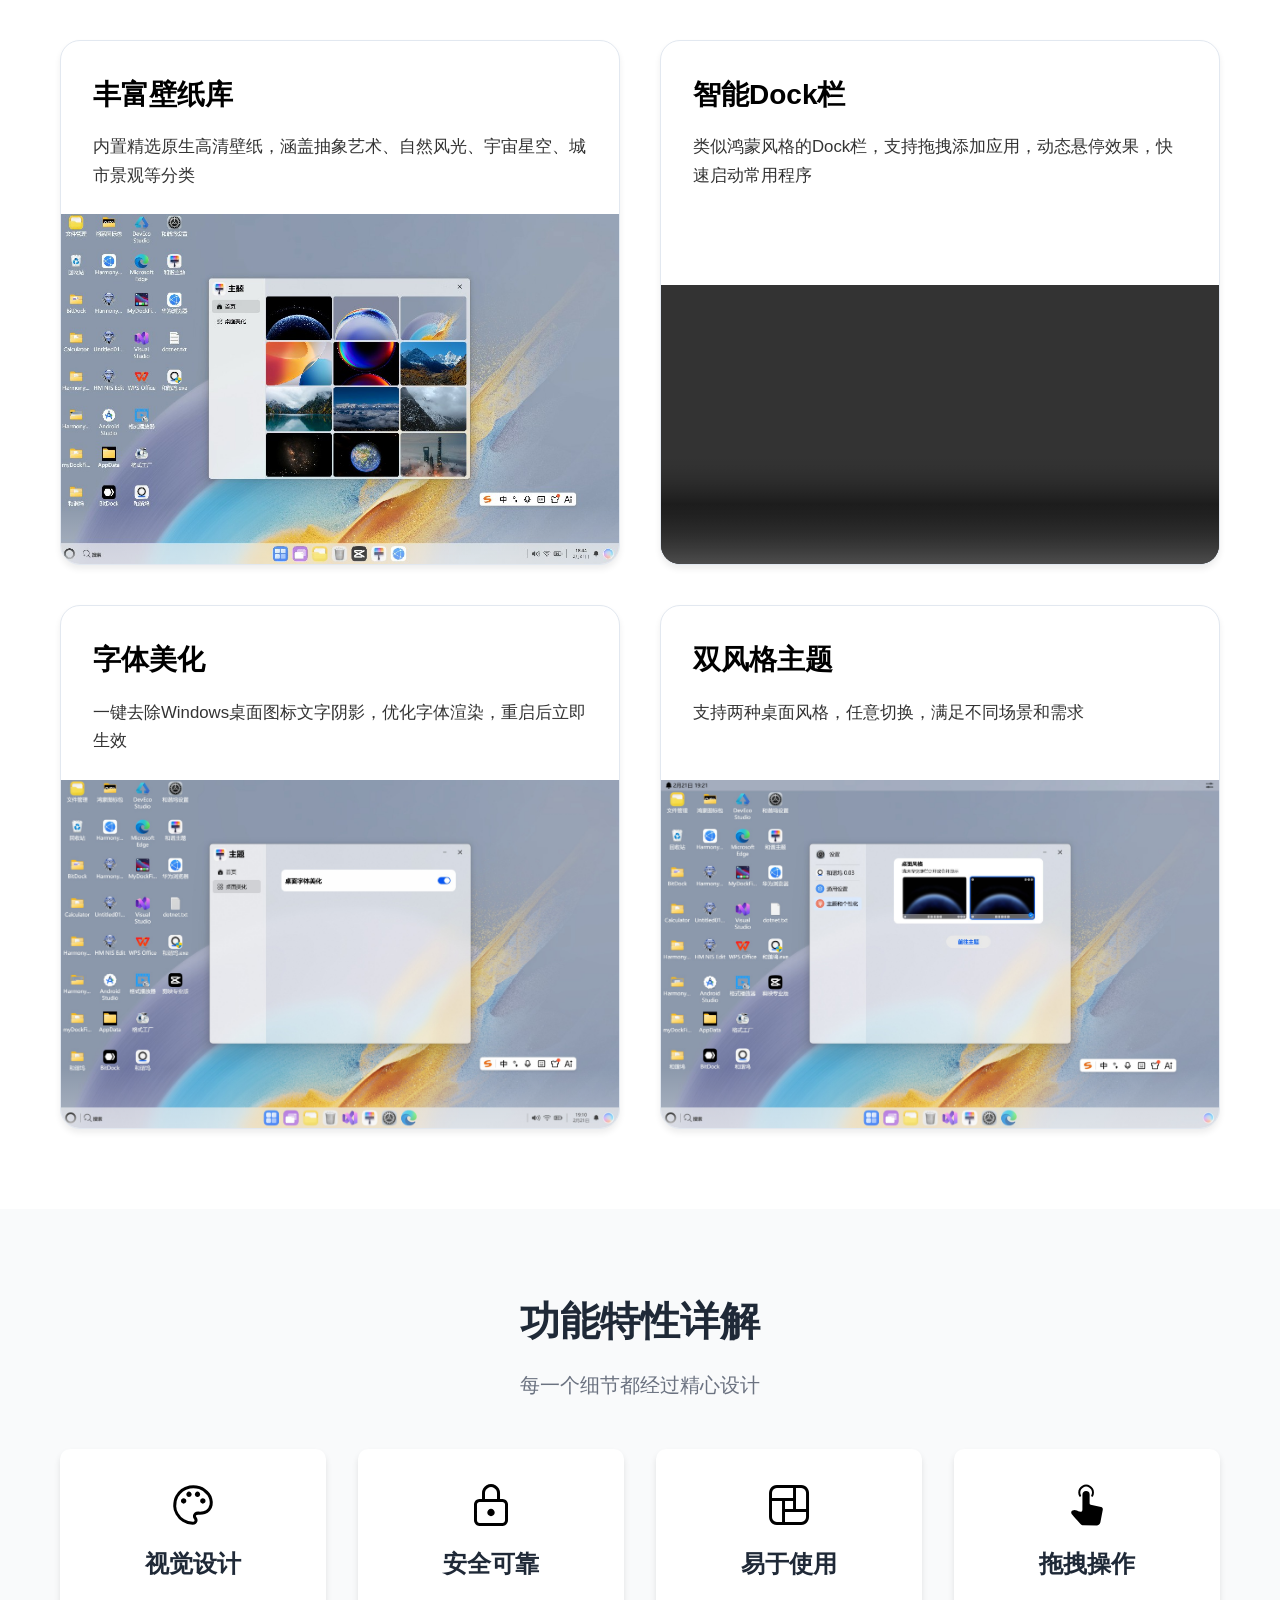
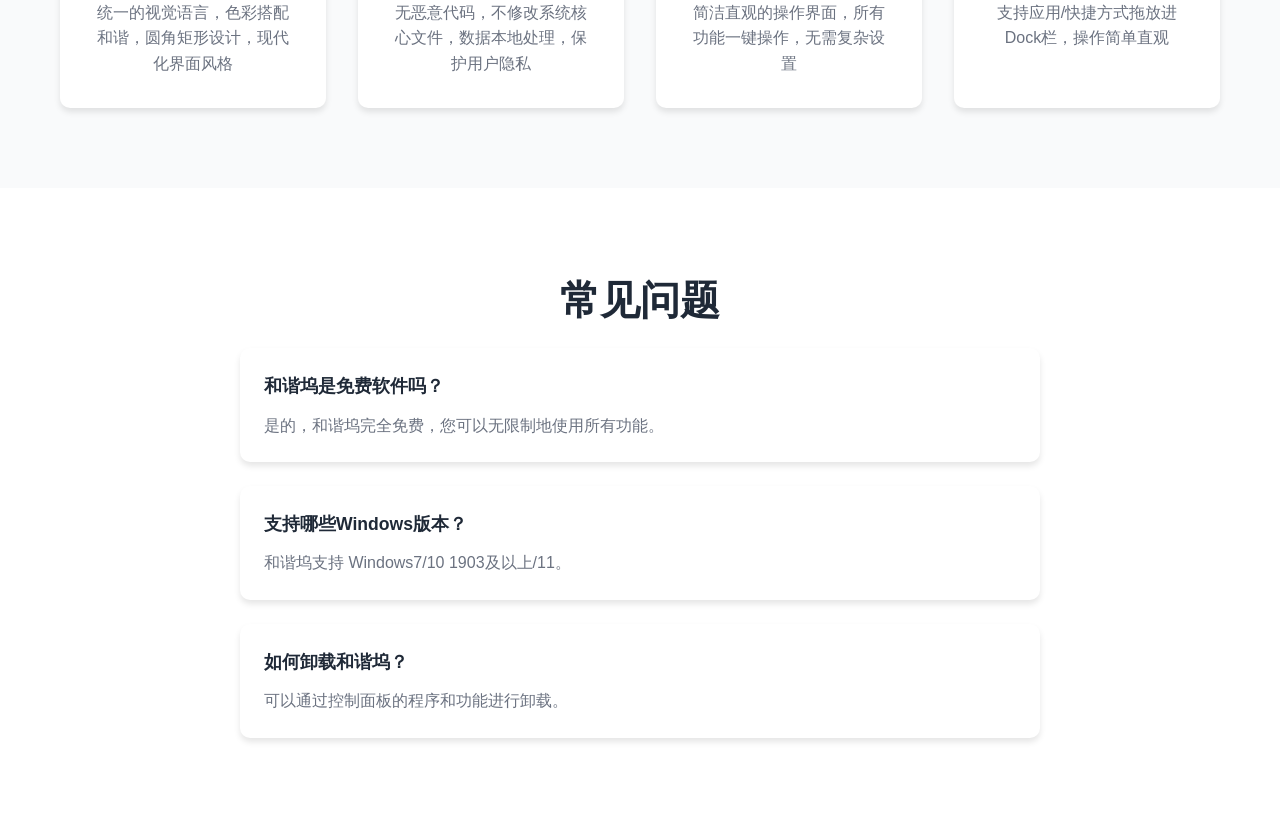
==== commit b5150d35: "Remove Google Ads script from index.html Removed Google Ads script from the head section." ====
(no text change in the page or its own stylesheets)
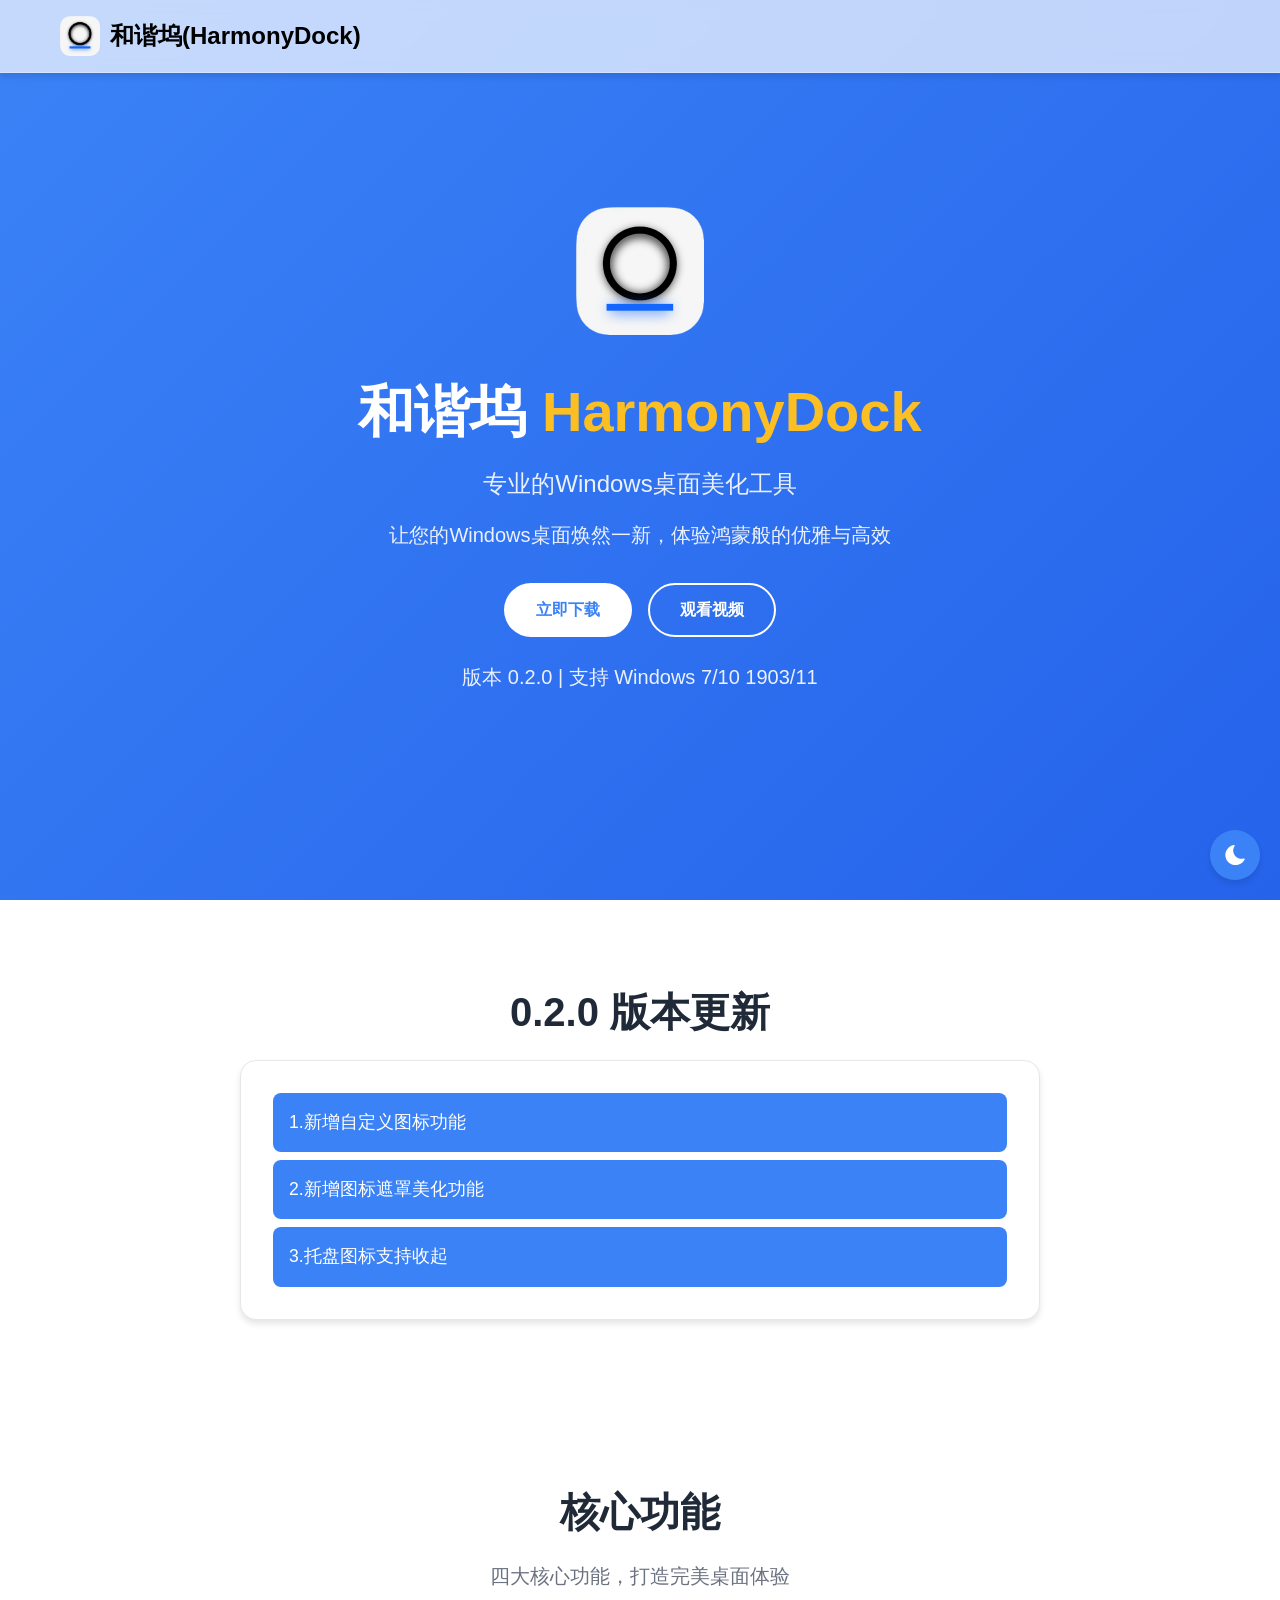
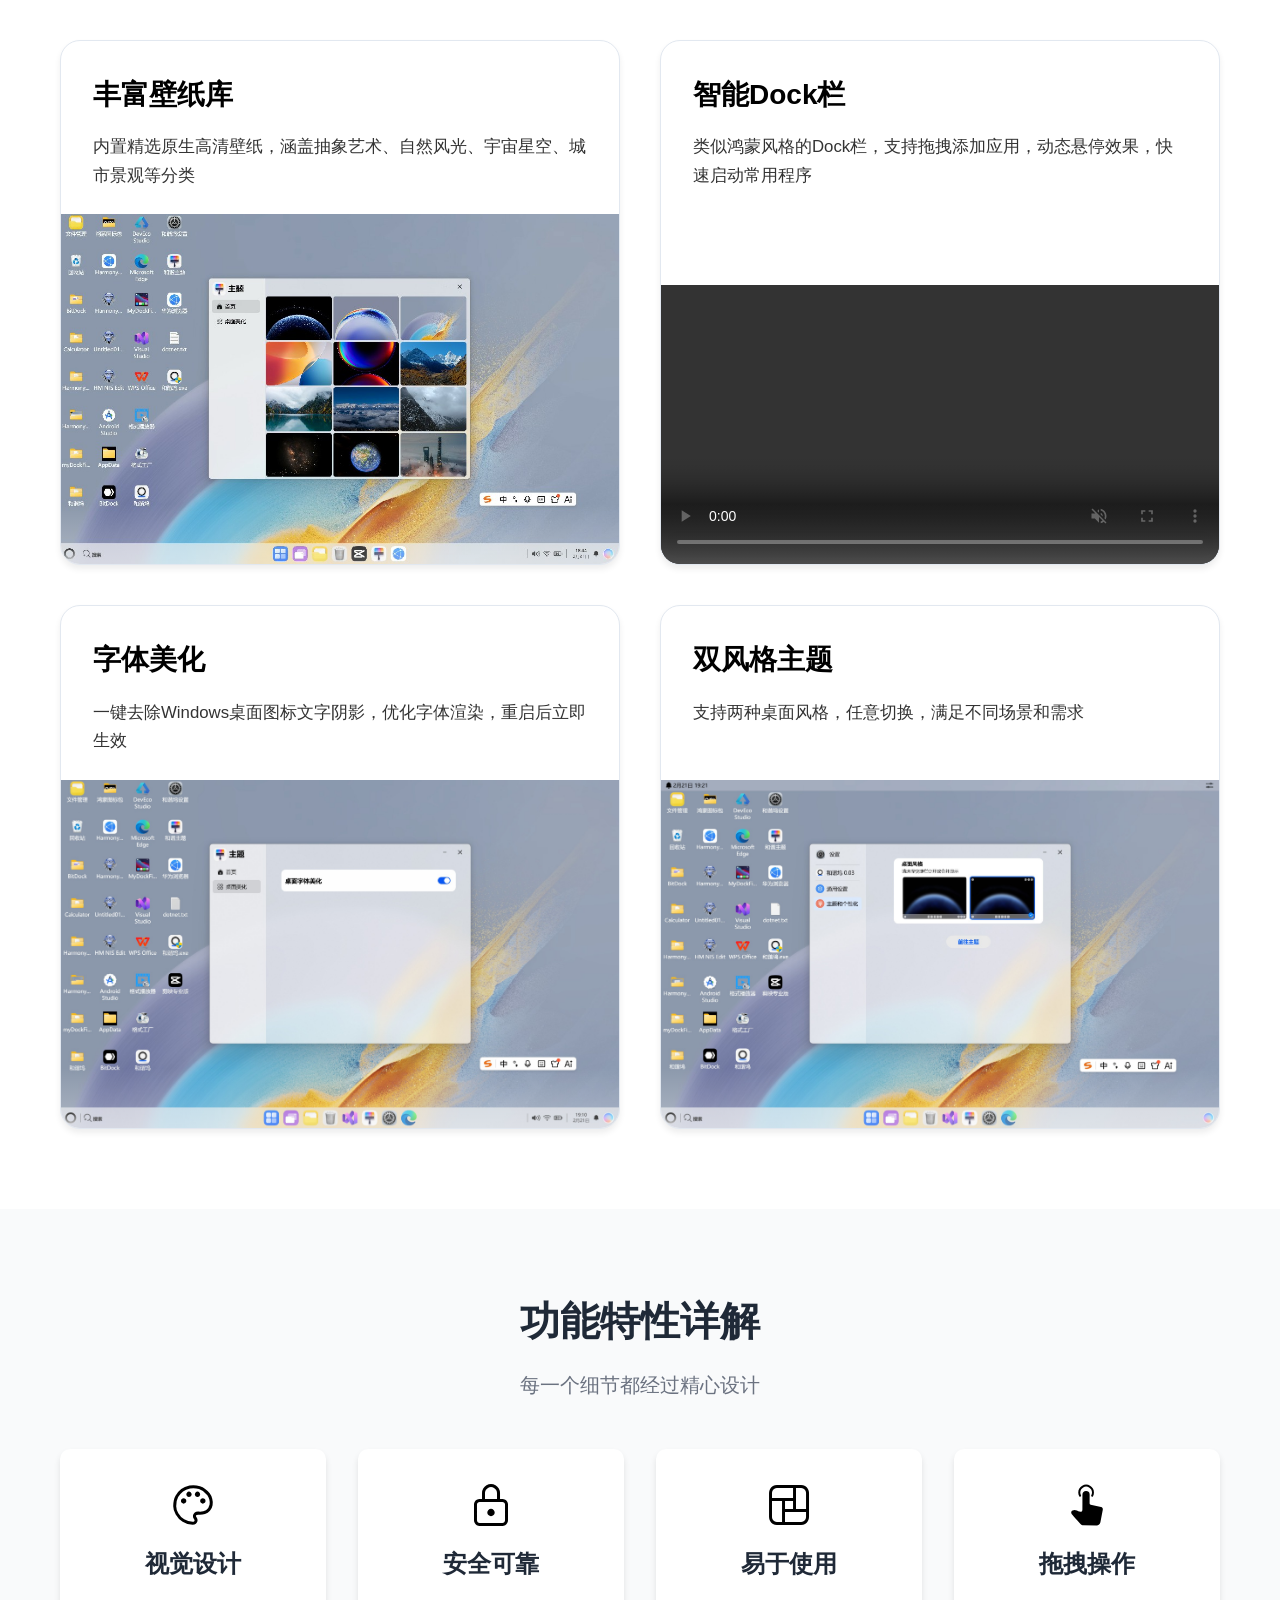
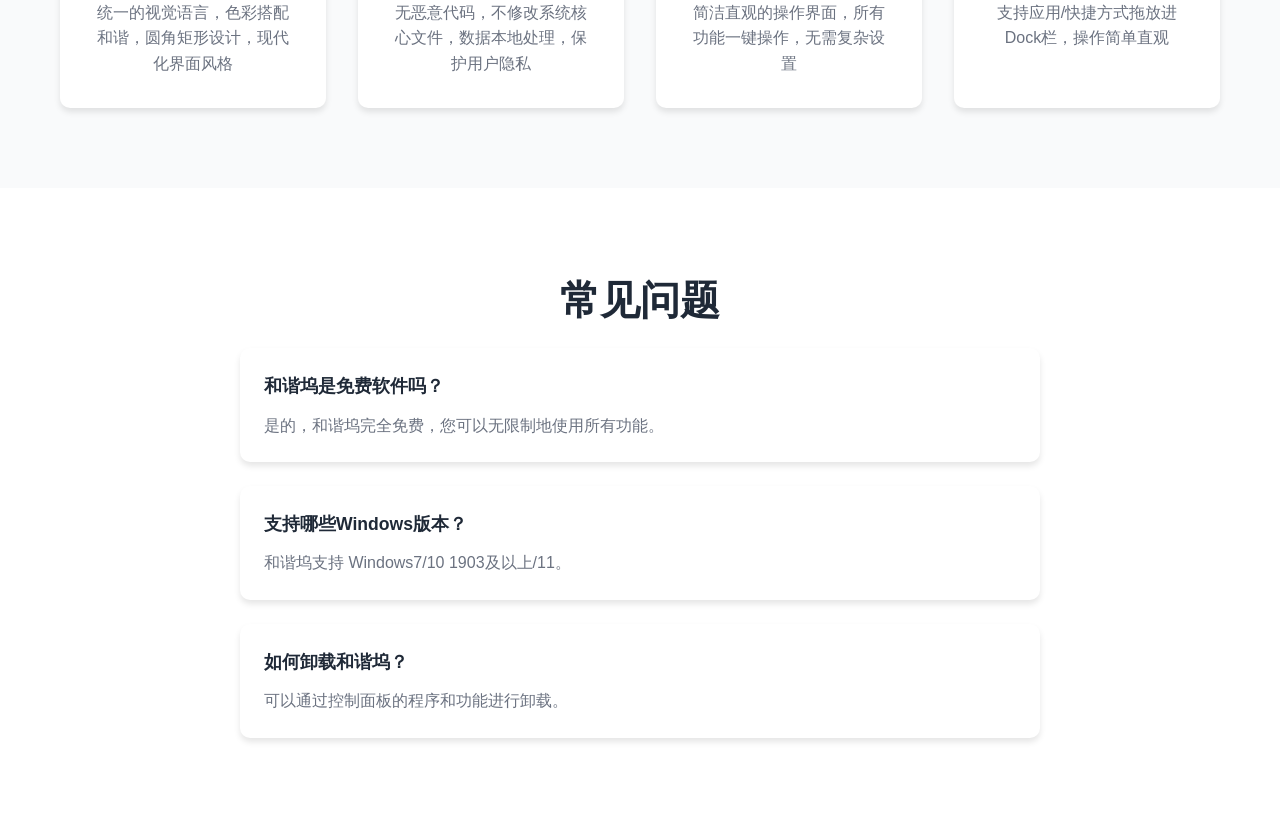
==== commit 609f89a9: "Update version comments in index.html" ====
--- a/index.html
+++ b/index.html
@@ -1,4 +1,5 @@
 <!--0.2.0-->
+<!--1.0.0-->
 <!DOCTYPE html>
 <html lang="zh-CN">
 <script>
